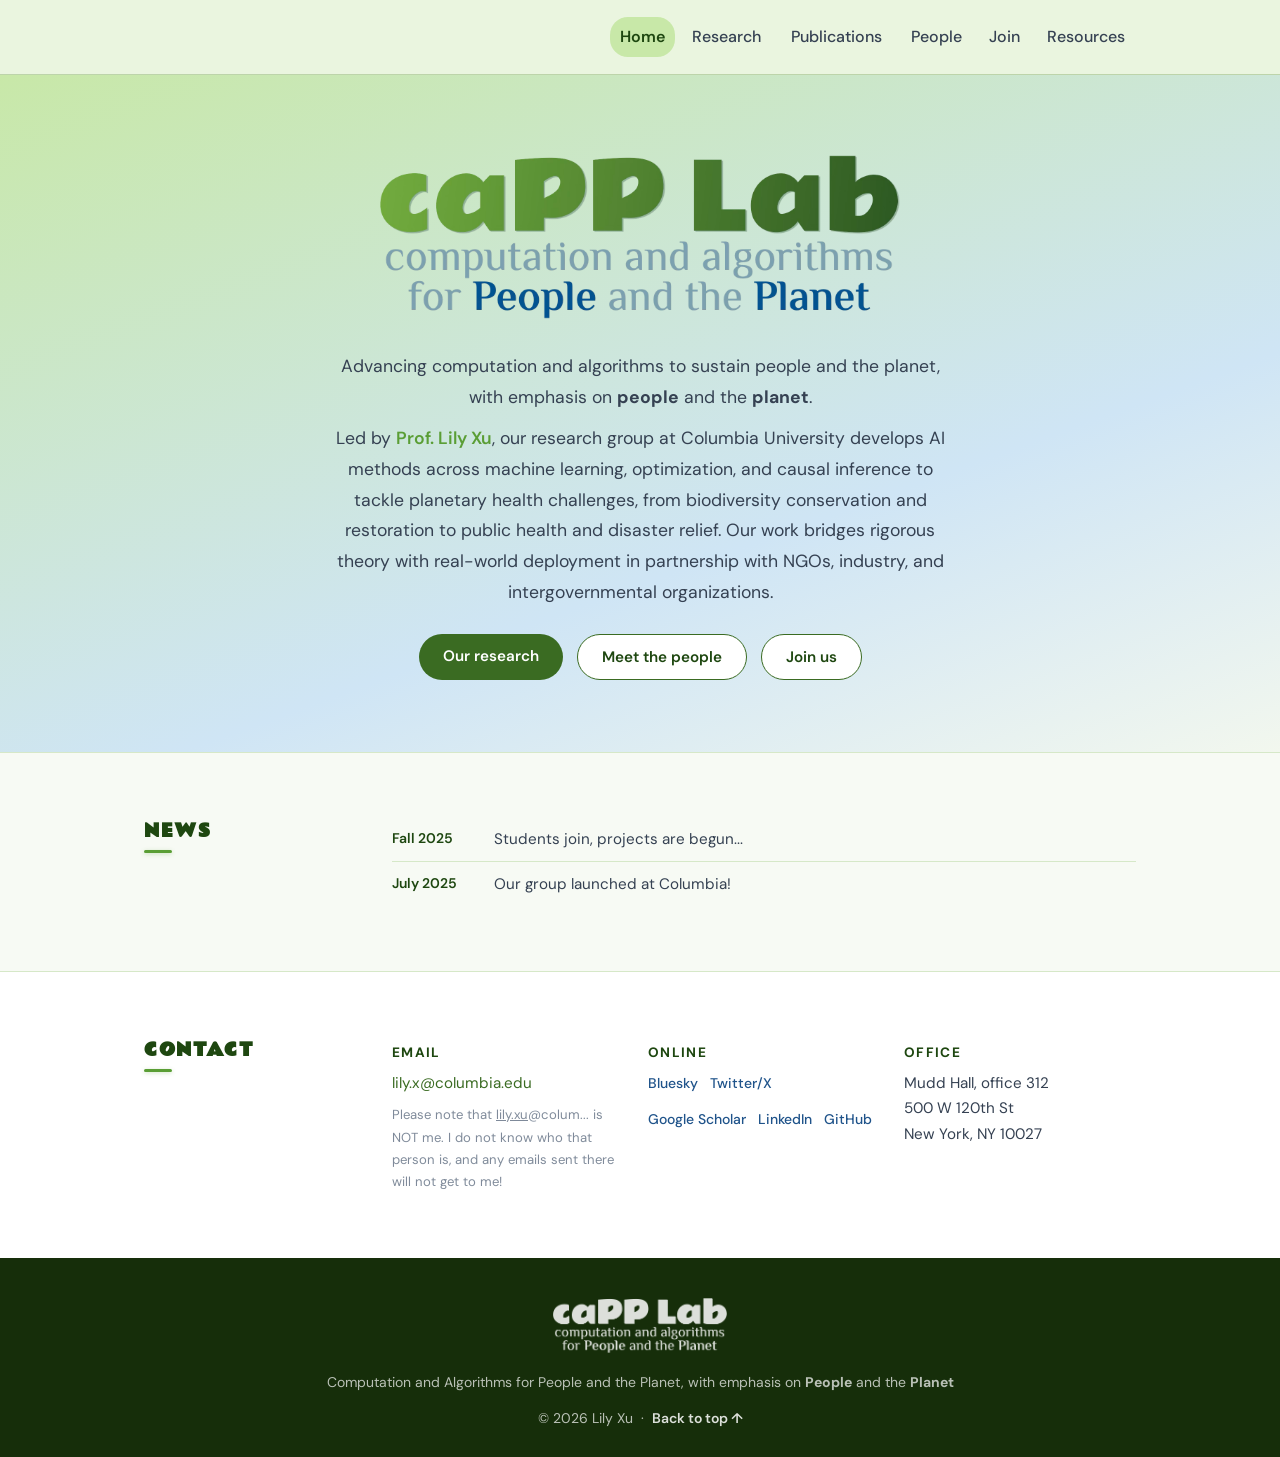
==== index.html @ 107d1a3b "update vision statement" ====
<!doctype html><html lang=en><script src="https://www.googletagmanager.com/gtag/js?id=G-HGBW3JQDHS" async></script><script>window.dataLayer=window.dataLayer||[];function gtag(){dataLayer.push(arguments)}gtag(`js`,/* @__PURE__ */ new Date),gtag(`config`,`G-HGBW3JQDHS`);</script><meta charset=utf-8><meta content="width=device-width,initial-scale=1" name=viewport><meta content="The caPP Lab at Columbia University advances computation and algorithms for people and the planet. We develop AI methods for decision-making under uncertainty, resource allocation, and multi-agent coordination." name=description><title>caPP Lab @ Columbia</title><link href=https://fonts.googleapis.com rel=preconnect><link href="https://fonts.googleapis.com/css2?family=Source+Serif+4:ital,opsz,wght@0,8..60,300;0,8..60,400;0,8..60,600;0,8..60,700;1,8..60,400&family=DM+Sans:opsz,wght@9..40,300;9..40,400;9..40,500;9..40,600&display=swap" rel=stylesheet><link href=./logo/fav/favicon-96x96.png rel=icon sizes=96x96 type=image/png><link href=./logo/fav/favicon.svg rel=icon type=image/svg+xml><link rel="shortcut icon" href=/logo/fav/favicon.ico><link href=/logo/fav/apple-touch-icon.png rel=apple-touch-icon sizes=180x180><link href=/logo/fav/site.webmanifest rel=manifest><link href=style.css rel=stylesheet><body><nav class=nav id=main-nav><div class=nav-inner><a class=nav-logo href=index.html> <img alt="caPP Lab" src=logo/logo_horizontal.png> </a><div class=nav-links id=nav-links><a data-text=Home href=index.html>Home</a><a data-text=Research href=research.html>Research</a><a data-text=Publications href=publications.html>Publications</a><a data-text=People href=people.html>People</a><a data-text=Join href=join.html>Join</a><a data-text=Resources href=resources.html>Resources</a></div><div class=nav-hamburger id=hamburger><span></span><span></span><span></span></div></div></nav><div class=page-content><header class=hero id=home-hero><div class=container><div class=hero-logo-wrap><img alt="caPP Lab — Computation and Algorithms for People and the Planet" src=logo/logo.png></div><p class=hero-desc>Advancing computation and algorithms to sustain people and the planet, with emphasis on <strong>people</strong> and the <strong>planet</strong>.<p class=hero-desc>Led by <a href=https://lily-x.github.io/ target=_blank>Prof. Lily Xu</a>, our research group at Columbia University develops AI methods across machine learning, optimization, and causal inference to tackle planetary health challenges, from biodiversity conservation and restoration to public health and disaster relief. Our work bridges rigorous theory with real-world deployment in partnership with NGOs, industry, and intergovernmental organizations.<div class=hero-cta-row><a class="hero-cta primary" href=research.html>Our research</a><a class="hero-cta secondary" href=people.html>Meet the people</a><a class="hero-cta secondary" href=join.html>Join us</a></div></div></header><section class=section><div class=container><div class=section-layout><div class=section-label><h2>News</h2></div><div><ul class=news-list><li><span class=news-date>Fall 2025</span> Students join, projects are begun...<li><span class=news-date>July 2025</span> Our group launched at Columbia!</ul></div></div></div></section><section class=section><div class=container><div class=section-layout><div class=section-label><h2>Contact</h2></div><div><div class=contact-grid><div class=contact-block><h3>Email</h3><address><a>lily.x@columbia.edu</a></address><p style=color:var(--text-light);opacity:.7;margin-top:8px;font-size:.82rem>Please note that <u>lily.xu</u>@colum... is NOT me. I do not know who that person is, and any emails sent there will not get to me!</div><div class=contact-block><h3>Online</h3><div class=social-links><a class=social-link href=https://bsky.app/profile/lilyxu.bsky.social target=_blank>Bluesky</a><a class=social-link href=https://www.twitter.com/lilyxu0 target=_blank>Twitter/X</a><br><a href="https://scholar.google.com/citations?user=ie3381cAAAAJ" class=social-link target=_blank>Google Scholar</a><a class=social-link href=https://www.linkedin.com/in/lilylxu target=_blank>LinkedIn</a><a class=social-link href=http://github.com/caPP-lab target=_blank>GitHub</a></div></div><div class=contact-block><h3>Office</h3><address>Mudd Hall, office 312<br>500 W 120th St<br>New York, NY 10027</address></div></div></div></div></div></section></div><footer class=footer><div class=container><div class=footer-logo><img alt="caPP Lab" src=logo/logo.png></div><p>Computation and Algorithms for People and the Planet, with emphasis on <strong>People</strong> and the <strong>Planet</strong><p style=margin-top:6px>© 2026 Lily Xu  ·  <a onclick="window.scrollTo(0,0);return false;" href=#>Back to top ↑</a></div></footer><script>// ===== Nav: scroll shadow + logo hide on home hero =====
function updateNavState(){var nav=document.getElementById(`main-nav`);nav.classList.toggle(`scrolled`,window.scrollY>10);var hero=document.getElementById(`home-hero`);if(hero){var heroBottom=hero.getBoundingClientRect().bottom;nav.classList.toggle(`nav-logo-hidden`,heroBottom>70)}else nav.classList.remove(`nav-logo-hidden`)}
// ===== Mobile menu =====
window.addEventListener(`scroll`,updateNavState,{passive:!0}),document.getElementById(`hamburger`).addEventListener(`click`,function(){document.getElementById(`nav-links`).classList.toggle(`open`)});
// ===== BibTeX toggle =====
function showbib(id){var el=document.getElementById(id);el&&(el.style.display=el.style.display===`block`?`none`:`block`)}
// ===== Publication tabs =====
document.querySelectorAll(`#pub-tabs .tab-btn`).forEach(function(btn){btn.addEventListener(`click`,function(){document.querySelectorAll(`#pub-tabs .tab-btn`).forEach(function(b){b.classList.remove(`active`)}),btn.classList.add(`active`);var area=btn.dataset.tab;document.querySelectorAll(`#pub-list .pub-item`).forEach(function(item){var areas=item.dataset.area?item.dataset.area.split(` `):[];item.style.display=area===`all`||areas.includes(area)?`block`:`none`})})});
// ===== Fade-in on page switch =====
function fadeIn(){document.querySelectorAll(`.pub-item, .news-list li, .people-card, .research-card, .teaching-item`).forEach(function(el,i){el.style.opacity=`0`,el.style.transform=`translateY(12px)`,el.style.transition=`opacity .35s ease `+i*.04+`s, transform .35s ease `+i*.04+`s`,requestAnimationFrame(function(){requestAnimationFrame(function(){el.style.opacity=`1`,el.style.transform=`translateY(0)`})})})}
// Set active link in nav
updateNavState(),fadeIn(),document.querySelectorAll(`.nav-links a`).forEach(a=>{a.href.split(`/`).pop()===(location.href.split(`/`).pop()||`index.html`)&&a.classList.add(`active`)});</script>
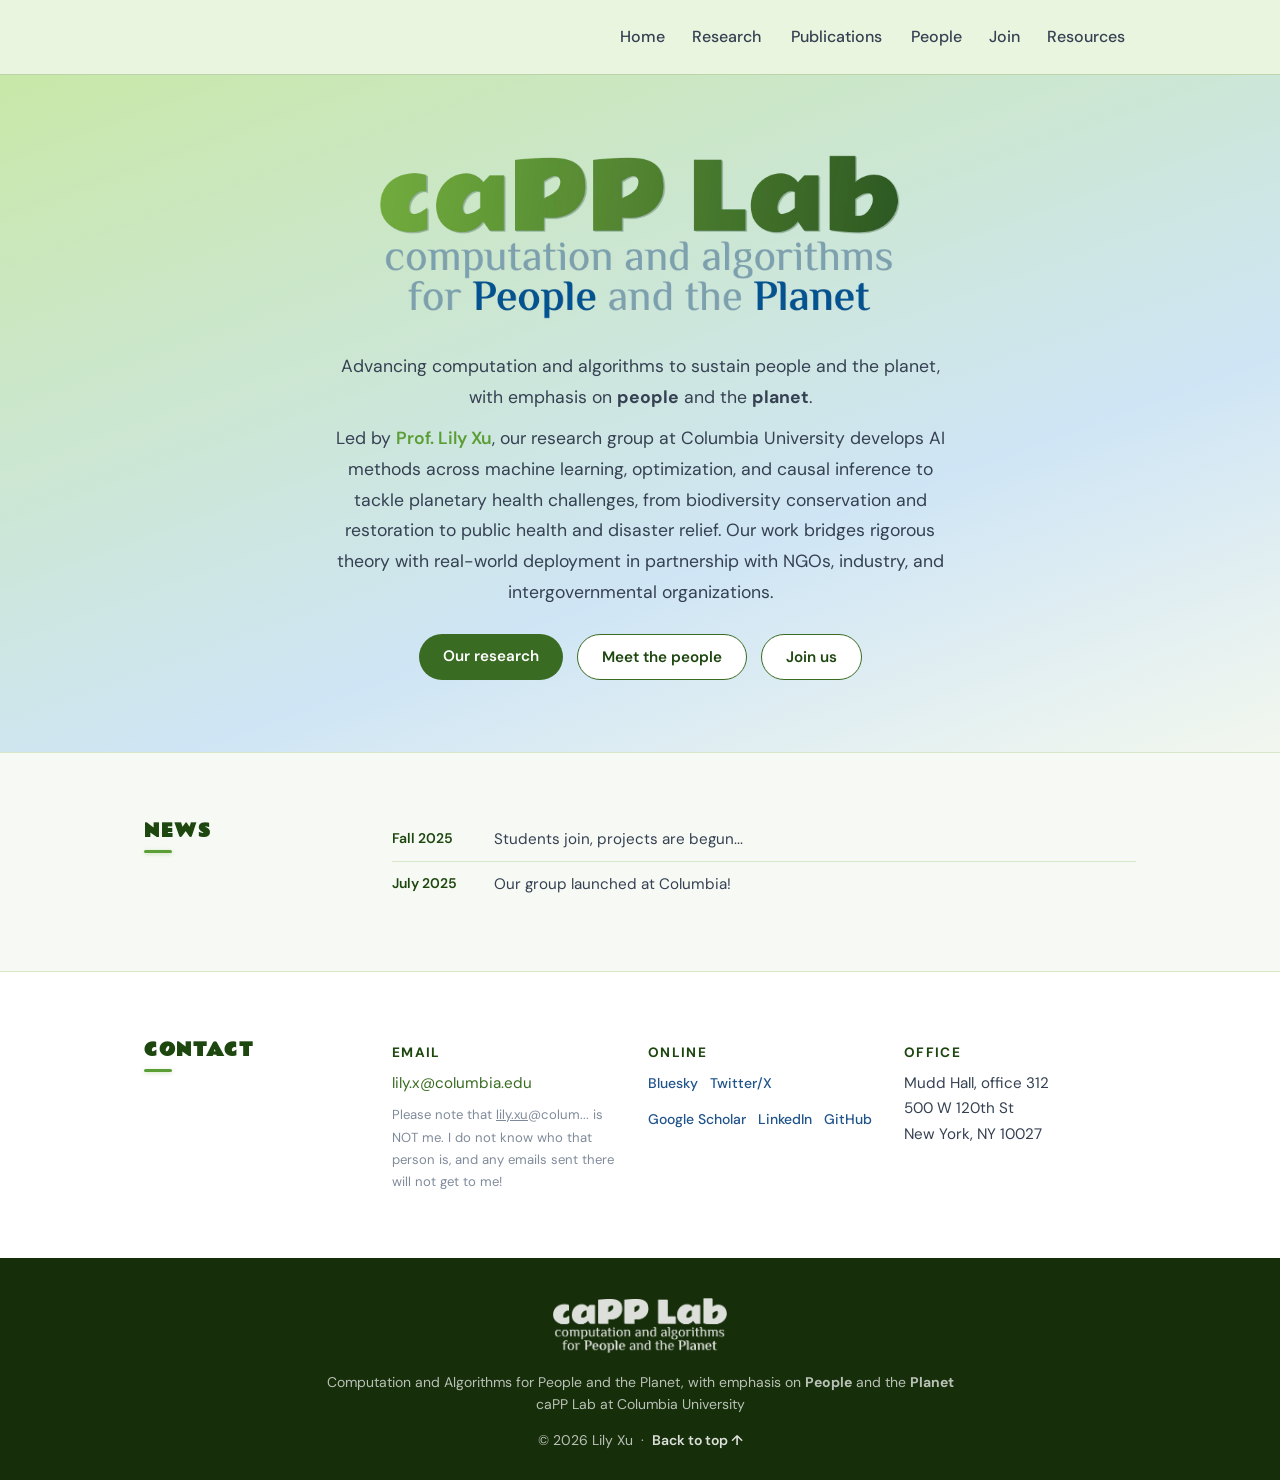
==== commit b82369d3: "polish" ====
--- a/index.html
+++ b/index.html
@@ -1,4 +1,4 @@
-<!doctype html><html lang=en><script src="https://www.googletagmanager.com/gtag/js?id=G-HGBW3JQDHS" async></script><script>window.dataLayer=window.dataLayer||[];function gtag(){dataLayer.push(arguments)}gtag(`js`,/* @__PURE__ */ new Date),gtag(`config`,`G-HGBW3JQDHS`);</script><meta charset=utf-8><meta content="width=device-width,initial-scale=1" name=viewport><meta content="The caPP Lab at Columbia University advances computation and algorithms for people and the planet. We develop AI methods for decision-making under uncertainty, resource allocation, and multi-agent coordination." name=description><title>caPP Lab @ Columbia</title><link href=https://fonts.googleapis.com rel=preconnect><link href="https://fonts.googleapis.com/css2?family=Source+Serif+4:ital,opsz,wght@0,8..60,300;0,8..60,400;0,8..60,600;0,8..60,700;1,8..60,400&family=DM+Sans:opsz,wght@9..40,300;9..40,400;9..40,500;9..40,600&display=swap" rel=stylesheet><link href=./logo/fav/favicon-96x96.png rel=icon sizes=96x96 type=image/png><link href=./logo/fav/favicon.svg rel=icon type=image/svg+xml><link rel="shortcut icon" href=/logo/fav/favicon.ico><link href=/logo/fav/apple-touch-icon.png rel=apple-touch-icon sizes=180x180><link href=/logo/fav/site.webmanifest rel=manifest><link href=style.css rel=stylesheet><body><nav class=nav id=main-nav><div class=nav-inner><a class=nav-logo href=index.html> <img alt="caPP Lab" src=logo/logo_horizontal.png> </a><div class=nav-links id=nav-links><a data-text=Home href=index.html>Home</a><a data-text=Research href=research.html>Research</a><a data-text=Publications href=publications.html>Publications</a><a data-text=People href=people.html>People</a><a data-text=Join href=join.html>Join</a><a data-text=Resources href=resources.html>Resources</a></div><div class=nav-hamburger id=hamburger><span></span><span></span><span></span></div></div></nav><div class=page-content><header class=hero id=home-hero><div class=container><div class=hero-logo-wrap><img alt="caPP Lab — Computation and Algorithms for People and the Planet" src=logo/logo.png></div><p class=hero-desc>Advancing computation and algorithms to sustain people and the planet, with emphasis on <strong>people</strong> and the <strong>planet</strong>.<p class=hero-desc>Led by <a href=https://lily-x.github.io/ target=_blank>Prof. Lily Xu</a>, our research group at Columbia University develops AI methods across machine learning, optimization, and causal inference to tackle planetary health challenges, from biodiversity conservation and restoration to public health and disaster relief. Our work bridges rigorous theory with real-world deployment in partnership with NGOs, industry, and intergovernmental organizations.<div class=hero-cta-row><a class="hero-cta primary" href=research.html>Our research</a><a class="hero-cta secondary" href=people.html>Meet the people</a><a class="hero-cta secondary" href=join.html>Join us</a></div></div></header><section class=section><div class=container><div class=section-layout><div class=section-label><h2>News</h2></div><div><ul class=news-list><li><span class=news-date>Fall 2025</span> Students join, projects are begun...<li><span class=news-date>July 2025</span> Our group launched at Columbia!</ul></div></div></div></section><section class=section><div class=container><div class=section-layout><div class=section-label><h2>Contact</h2></div><div><div class=contact-grid><div class=contact-block><h3>Email</h3><address><a>lily.x@columbia.edu</a></address><p style=color:var(--text-light);opacity:.7;margin-top:8px;font-size:.82rem>Please note that <u>lily.xu</u>@colum... is NOT me. I do not know who that person is, and any emails sent there will not get to me!</div><div class=contact-block><h3>Online</h3><div class=social-links><a class=social-link href=https://bsky.app/profile/lilyxu.bsky.social target=_blank>Bluesky</a><a class=social-link href=https://www.twitter.com/lilyxu0 target=_blank>Twitter/X</a><br><a href="https://scholar.google.com/citations?user=ie3381cAAAAJ" class=social-link target=_blank>Google Scholar</a><a class=social-link href=https://www.linkedin.com/in/lilylxu target=_blank>LinkedIn</a><a class=social-link href=http://github.com/caPP-lab target=_blank>GitHub</a></div></div><div class=contact-block><h3>Office</h3><address>Mudd Hall, office 312<br>500 W 120th St<br>New York, NY 10027</address></div></div></div></div></div></section></div><footer class=footer><div class=container><div class=footer-logo><img alt="caPP Lab" src=logo/logo.png></div><p>Computation and Algorithms for People and the Planet, with emphasis on <strong>People</strong> and the <strong>Planet</strong><p style=margin-top:6px>© 2026 Lily Xu  ·  <a onclick="window.scrollTo(0,0);return false;" href=#>Back to top ↑</a></div></footer><script>// ===== Nav: scroll shadow + logo hide on home hero =====
+<!doctype html><html lang=en><script src="https://www.googletagmanager.com/gtag/js?id=G-HGBW3JQDHS" async></script><script>window.dataLayer=window.dataLayer||[];function gtag(){dataLayer.push(arguments)}gtag(`js`,/* @__PURE__ */ new Date),gtag(`config`,`G-HGBW3JQDHS`);</script><meta charset=utf-8><meta content="width=device-width,initial-scale=1" name=viewport><meta content="The caPP Lab at Columbia University advances computation and algorithms for people and the planet. We develop AI methods for decision-making under uncertainty, resource allocation, and multi-agent coordination." name=description><title>caPP Lab @ Columbia</title><link href=https://fonts.googleapis.com rel=preconnect><link href="https://fonts.googleapis.com/css2?family=Source+Serif+4:ital,opsz,wght@0,8..60,300;0,8..60,400;0,8..60,600;0,8..60,700;1,8..60,400&family=DM+Sans:opsz,wght@9..40,300;9..40,400;9..40,500;9..40,600&display=swap" rel=stylesheet><link href=./logo/fav/favicon-96x96.png rel=icon sizes=96x96 type=image/png><link href=./logo/fav/favicon.svg rel=icon type=image/svg+xml><link rel="shortcut icon" href=/logo/fav/favicon.ico><link href=/logo/fav/apple-touch-icon.png rel=apple-touch-icon sizes=180x180><link href=/logo/fav/site.webmanifest rel=manifest><link href=style.css rel=stylesheet><body><nav class=nav id=main-nav><div class=nav-inner><a class=nav-logo href=./> <img alt="caPP Lab" src=logo/logo_horizontal.png> </a><div class=nav-links id=nav-links><a data-text=Home href=./>Home</a><a data-text=Research href=research.html>Research</a><a data-text=Publications href=publications.html>Publications</a><a data-text=People href=people.html>People</a><a data-text=Join href=join.html>Join</a><a data-text=Resources href=resources.html>Resources</a></div><div class=nav-hamburger id=hamburger><span></span><span></span><span></span></div></div></nav><div class=page-content><header class=hero id=home-hero><div class=container><div class=hero-logo-wrap><img alt="caPP Lab — Computation and Algorithms for People and the Planet" src=logo/logo.png></div><p class=hero-desc>Advancing computation and algorithms to sustain people and the planet, with emphasis on <strong>people</strong> and the <strong>planet</strong>.<p class=hero-desc>Led by <a href=https://lily-x.github.io/ target=_blank>Prof. Lily Xu</a>, our research group at Columbia University develops AI methods across machine learning, optimization, and causal inference to tackle planetary health challenges, from biodiversity conservation and restoration to public health and disaster relief. Our work bridges rigorous theory with real-world deployment in partnership with NGOs, industry, and intergovernmental organizations.<div class=hero-cta-row><a class="hero-cta primary" href=research.html>Our research</a><a class="hero-cta secondary" href=people.html>Meet the people</a><a class="hero-cta secondary" href=join.html>Join us</a></div></div></header><section class=section><div class=container><div class=section-layout><div class=section-label><h2>News</h2></div><div><ul class=news-list><li><span class=news-date>Fall 2025</span> Students join, projects are begun...<li><span class=news-date>July 2025</span> Our group launched at Columbia!</ul></div></div></div></section><section class=section><div class=container><div class=section-layout><div class=section-label><h2>Contact</h2></div><div><div class=contact-grid><div class=contact-block><h3>Email</h3><address><a>lily.x@columbia.edu</a></address><p style=color:var(--text-light);opacity:.7;margin-top:8px;font-size:.82rem>Please note that <u>lily.xu</u>@colum... is NOT me. I do not know who that person is, and any emails sent there will not get to me!</div><div class=contact-block><h3>Online</h3><div class=social-links><a class=social-link href=https://bsky.app/profile/lilyxu.bsky.social target=_blank>Bluesky</a><a class=social-link href=https://www.twitter.com/lilyxu0 target=_blank>Twitter/X</a><br><a href="https://scholar.google.com/citations?user=ie3381cAAAAJ" class=social-link target=_blank>Google Scholar</a><a class=social-link href=https://www.linkedin.com/in/lilylxu target=_blank>LinkedIn</a><a class=social-link href=http://github.com/caPP-lab target=_blank>GitHub</a></div></div><div class=contact-block><h3>Office</h3><address>Mudd Hall, office 312<br>500 W 120th St<br>New York, NY 10027</address></div></div></div></div></div></section></div><footer class=footer><div class=container><div class=footer-logo><img alt="caPP Lab" src=logo/logo.png></div><p>Computation and Algorithms for People and the Planet, with emphasis on <strong>People</strong> and the <strong>Planet</strong> <br>caPP Lab at Columbia University<p style=margin-top:6px>© 2026 Lily Xu  ·  <a onclick="window.scrollTo(0,0);return false;" href=#>Back to top ↑</a></div></footer><script>// ===== Nav: scroll shadow + logo hide on home hero =====
 function updateNavState(){var nav=document.getElementById(`main-nav`);nav.classList.toggle(`scrolled`,window.scrollY>10);var hero=document.getElementById(`home-hero`);if(hero){var heroBottom=hero.getBoundingClientRect().bottom;nav.classList.toggle(`nav-logo-hidden`,heroBottom>70)}else nav.classList.remove(`nav-logo-hidden`)}
 // ===== Mobile menu =====
 window.addEventListener(`scroll`,updateNavState,{passive:!0}),document.getElementById(`hamburger`).addEventListener(`click`,function(){document.getElementById(`nav-links`).classList.toggle(`open`)});
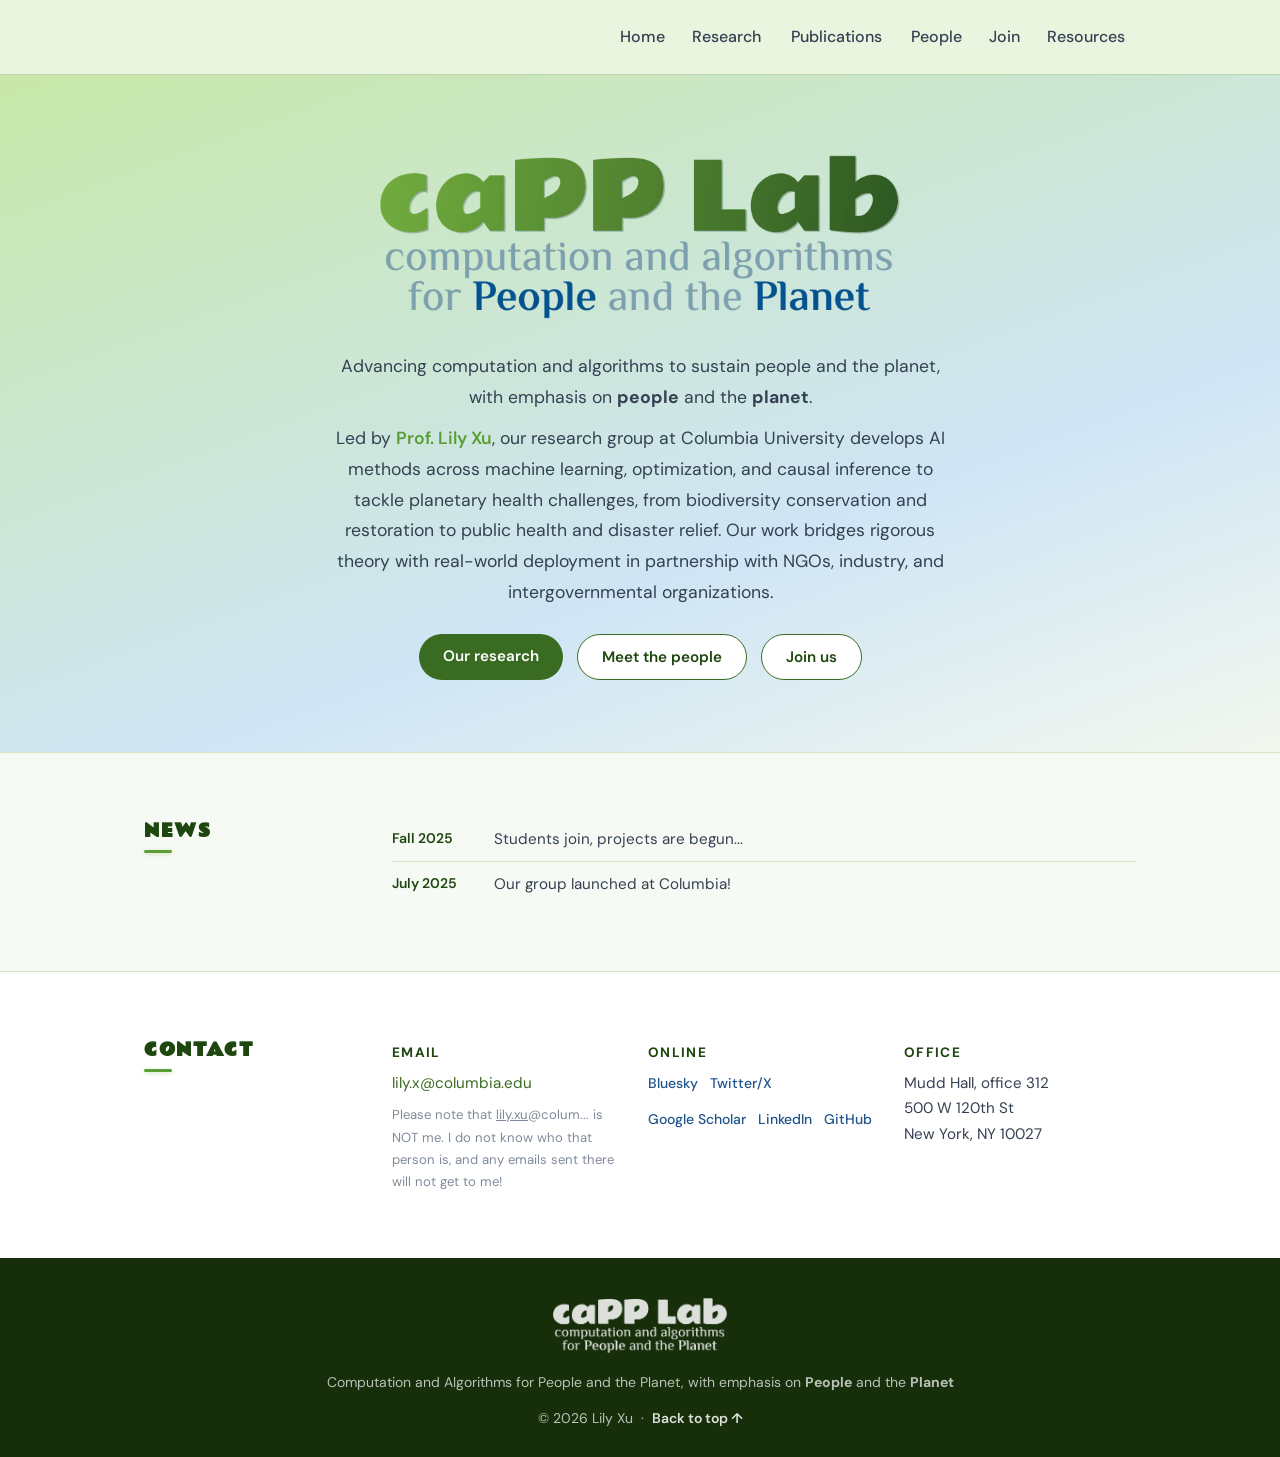
==== commit 616b49ea: "vihaan" ====
--- a/index.html
+++ b/index.html
@@ -1,12 +1,8 @@
-<!doctype html><html lang=en><script src="https://www.googletagmanager.com/gtag/js?id=G-HGBW3JQDHS" async></script><script>window.dataLayer=window.dataLayer||[];function gtag(){dataLayer.push(arguments)}gtag(`js`,/* @__PURE__ */ new Date),gtag(`config`,`G-HGBW3JQDHS`);</script><meta charset=utf-8><meta content="width=device-width,initial-scale=1" name=viewport><meta content="The caPP Lab at Columbia University advances computation and algorithms for people and the planet. We develop AI methods for decision-making under uncertainty, resource allocation, and multi-agent coordination." name=description><title>caPP Lab @ Columbia</title><link href=https://fonts.googleapis.com rel=preconnect><link href="https://fonts.googleapis.com/css2?family=Source+Serif+4:ital,opsz,wght@0,8..60,300;0,8..60,400;0,8..60,600;0,8..60,700;1,8..60,400&family=DM+Sans:opsz,wght@9..40,300;9..40,400;9..40,500;9..40,600&display=swap" rel=stylesheet><link href=./logo/fav/favicon-96x96.png rel=icon sizes=96x96 type=image/png><link href=./logo/fav/favicon.svg rel=icon type=image/svg+xml><link rel="shortcut icon" href=/logo/fav/favicon.ico><link href=/logo/fav/apple-touch-icon.png rel=apple-touch-icon sizes=180x180><link href=/logo/fav/site.webmanifest rel=manifest><link href=style.css rel=stylesheet><body><nav class=nav id=main-nav><div class=nav-inner><a class=nav-logo href=./> <img alt="caPP Lab" src=logo/logo_horizontal.png> </a><div class=nav-links id=nav-links><a data-text=Home href=./>Home</a><a data-text=Research href=research.html>Research</a><a data-text=Publications href=publications.html>Publications</a><a data-text=People href=people.html>People</a><a data-text=Join href=join.html>Join</a><a data-text=Resources href=resources.html>Resources</a></div><div class=nav-hamburger id=hamburger><span></span><span></span><span></span></div></div></nav><div class=page-content><header class=hero id=home-hero><div class=container><div class=hero-logo-wrap><img alt="caPP Lab — Computation and Algorithms for People and the Planet" src=logo/logo.png></div><p class=hero-desc>Advancing computation and algorithms to sustain people and the planet, with emphasis on <strong>people</strong> and the <strong>planet</strong>.<p class=hero-desc>Led by <a href=https://lily-x.github.io/ target=_blank>Prof. Lily Xu</a>, our research group at Columbia University develops AI methods across machine learning, optimization, and causal inference to tackle planetary health challenges, from biodiversity conservation and restoration to public health and disaster relief. Our work bridges rigorous theory with real-world deployment in partnership with NGOs, industry, and intergovernmental organizations.<div class=hero-cta-row><a class="hero-cta primary" href=research.html>Our research</a><a class="hero-cta secondary" href=people.html>Meet the people</a><a class="hero-cta secondary" href=join.html>Join us</a></div></div></header><section class=section><div class=container><div class=section-layout><div class=section-label><h2>News</h2></div><div><ul class=news-list><li><span class=news-date>Fall 2025</span> Students join, projects are begun...<li><span class=news-date>July 2025</span> Our group launched at Columbia!</ul></div></div></div></section><section class=section><div class=container><div class=section-layout><div class=section-label><h2>Contact</h2></div><div><div class=contact-grid><div class=contact-block><h3>Email</h3><address><a>lily.x@columbia.edu</a></address><p style=color:var(--text-light);opacity:.7;margin-top:8px;font-size:.82rem>Please note that <u>lily.xu</u>@colum... is NOT me. I do not know who that person is, and any emails sent there will not get to me!</div><div class=contact-block><h3>Online</h3><div class=social-links><a class=social-link href=https://bsky.app/profile/lilyxu.bsky.social target=_blank>Bluesky</a><a class=social-link href=https://www.twitter.com/lilyxu0 target=_blank>Twitter/X</a><br><a href="https://scholar.google.com/citations?user=ie3381cAAAAJ" class=social-link target=_blank>Google Scholar</a><a class=social-link href=https://www.linkedin.com/in/lilylxu target=_blank>LinkedIn</a><a class=social-link href=http://github.com/caPP-lab target=_blank>GitHub</a></div></div><div class=contact-block><h3>Office</h3><address>Mudd Hall, office 312<br>500 W 120th St<br>New York, NY 10027</address></div></div></div></div></div></section></div><footer class=footer><div class=container><div class=footer-logo><img alt="caPP Lab" src=logo/logo.png></div><p>Computation and Algorithms for People and the Planet, with emphasis on <strong>People</strong> and the <strong>Planet</strong> <br>caPP Lab at Columbia University<p style=margin-top:6px>© 2026 Lily Xu  ·  <a onclick="window.scrollTo(0,0);return false;" href=#>Back to top ↑</a></div></footer><script>// ===== Nav: scroll shadow + logo hide on home hero =====
+<!doctype html><html lang=en><script src="https://www.googletagmanager.com/gtag/js?id=G-HGBW3JQDHS" async></script><script>window.dataLayer=window.dataLayer||[];function gtag(){dataLayer.push(arguments)}gtag(`js`,/* @__PURE__ */ new Date),gtag(`config`,`G-HGBW3JQDHS`);</script><meta charset=utf-8><meta content="width=device-width,initial-scale=1" name=viewport><meta content="The caPP Lab at Columbia University advances computation and algorithms for people and the planet. We develop AI methods for decision-making under uncertainty, resource allocation, and multi-agent coordination." name=description><title>caPP Lab @ Columbia</title><link href=https://fonts.googleapis.com rel=preconnect><link href="https://fonts.googleapis.com/css2?family=Source+Serif+4:ital,opsz,wght@0,8..60,300;0,8..60,400;0,8..60,600;0,8..60,700;1,8..60,400&family=DM+Sans:opsz,wght@9..40,300;9..40,400;9..40,500;9..40,600&display=swap" rel=stylesheet><link href=./logo/fav/favicon-96x96.png rel=icon sizes=96x96 type=image/png><link href=./logo/fav/favicon.svg rel=icon type=image/svg+xml><link rel="shortcut icon" href=/logo/fav/favicon.ico><link href=/logo/fav/apple-touch-icon.png rel=apple-touch-icon sizes=180x180><link href=/logo/fav/site.webmanifest rel=manifest><link href=style.css rel=stylesheet><body><nav class=nav id=main-nav><div class=nav-inner><a class=nav-logo href=./> <img alt="caPP Lab" src=logo/logo_horizontal.png> </a><div class=nav-links id=nav-links><a data-text=Home href=./>Home</a><a data-text=Research href=research.html>Research</a><a data-text=Publications href=publications.html>Publications</a><a data-text=People href=people.html>People</a><a data-text=Join href=join.html>Join</a><a data-text=Resources href=resources.html>Resources</a></div><div class=nav-hamburger id=hamburger><span></span><span></span><span></span></div></div></nav><div class=page-content><header class=hero id=home-hero><div class=container><div class=hero-logo-wrap><img alt="caPP Lab — Computation and Algorithms for People and the Planet" src=logo/logo.png></div><p class=hero-desc>Advancing computation and algorithms to sustain people and the planet, with emphasis on <strong>people</strong> and the <strong>planet</strong>.<p class=hero-desc>Led by <a href=https://lily-x.github.io/ target=_blank>Prof. Lily Xu</a>, our research group at Columbia University develops AI methods across machine learning, optimization, and causal inference to tackle planetary health challenges, from biodiversity conservation and restoration to public health and disaster relief. Our work bridges rigorous theory with real-world deployment in partnership with NGOs, industry, and intergovernmental organizations.<div class=hero-cta-row><a class="hero-cta primary" href=research.html>Our research</a><a class="hero-cta secondary" href=people.html>Meet the people</a><a class="hero-cta secondary" href=join.html>Join us</a></div></div></header><section class=section><div class=container><div class=section-layout><div class=section-label><h2>News</h2></div><div><ul class=news-list><li><span class=news-date>Fall 2025</span> Students join, projects are begun...<li><span class=news-date>July 2025</span> Our group launched at Columbia!</ul></div></div></div></section><section class=section><div class=container><div class=section-layout><div class=section-label><h2>Contact</h2></div><div><div class=contact-grid><div class=contact-block><h3>Email</h3><address><a>lily.x@columbia.edu</a></address><p style=color:var(--text-light);opacity:.7;margin-top:8px;font-size:.82rem>Please note that <u>lily.xu</u>@colum... is NOT me. I do not know who that person is, and any emails sent there will not get to me!</div><div class=contact-block><h3>Online</h3><div class=social-links><a class=social-link href=https://bsky.app/profile/lilyxu.bsky.social target=_blank>Bluesky</a><a class=social-link href=https://www.twitter.com/lilyxu0 target=_blank>Twitter/X</a><br><a href="https://scholar.google.com/citations?user=ie3381cAAAAJ" class=social-link target=_blank>Google Scholar</a><a class=social-link href=https://www.linkedin.com/in/lilylxu target=_blank>LinkedIn</a><a class=social-link href=http://github.com/caPP-lab target=_blank>GitHub</a></div></div><div class=contact-block><h3>Office</h3><address>Mudd Hall, office 312<br>500 W 120th St<br>New York, NY 10027</address></div></div></div></div></div></section></div><footer class=footer><div class=container><div class=footer-logo><img alt="caPP Lab" src=logo/logo.png></div><p>Computation and Algorithms for People and the Planet, with emphasis on <strong>People</strong> and the <strong>Planet</strong><p style=margin-top:6px>© 2026 Lily Xu  ·  <a onclick="window.scrollTo(0,0);return false;" href=#>Back to top ↑</a></div></footer><script>// ===== Nav: scroll shadow + logo hide on home hero =====
 function updateNavState(){var nav=document.getElementById(`main-nav`);nav.classList.toggle(`scrolled`,window.scrollY>10);var hero=document.getElementById(`home-hero`);if(hero){var heroBottom=hero.getBoundingClientRect().bottom;nav.classList.toggle(`nav-logo-hidden`,heroBottom>70)}else nav.classList.remove(`nav-logo-hidden`)}
 // ===== Mobile menu =====
 window.addEventListener(`scroll`,updateNavState,{passive:!0}),document.getElementById(`hamburger`).addEventListener(`click`,function(){document.getElementById(`nav-links`).classList.toggle(`open`)});
 // ===== BibTeX toggle =====
 function showbib(id){var el=document.getElementById(id);el&&(el.style.display=el.style.display===`block`?`none`:`block`)}
-// ===== Publication tabs =====
-document.querySelectorAll(`#pub-tabs .tab-btn`).forEach(function(btn){btn.addEventListener(`click`,function(){document.querySelectorAll(`#pub-tabs .tab-btn`).forEach(function(b){b.classList.remove(`active`)}),btn.classList.add(`active`);var area=btn.dataset.tab;document.querySelectorAll(`#pub-list .pub-item`).forEach(function(item){var areas=item.dataset.area?item.dataset.area.split(` `):[];item.style.display=area===`all`||areas.includes(area)?`block`:`none`})})});
-// ===== Fade-in on page switch =====
-function fadeIn(){document.querySelectorAll(`.pub-item, .news-list li, .people-card, .research-card, .teaching-item`).forEach(function(el,i){el.style.opacity=`0`,el.style.transform=`translateY(12px)`,el.style.transition=`opacity .35s ease `+i*.04+`s, transform .35s ease `+i*.04+`s`,requestAnimationFrame(function(){requestAnimationFrame(function(){el.style.opacity=`1`,el.style.transform=`translateY(0)`})})})}
 // Set active link in nav
-updateNavState(),fadeIn(),document.querySelectorAll(`.nav-links a`).forEach(a=>{a.href.split(`/`).pop()===(location.href.split(`/`).pop()||`index.html`)&&a.classList.add(`active`)});</script>+document.querySelectorAll(`#pub-tabs .tab-btn`).forEach(function(btn){btn.addEventListener(`click`,function(){document.querySelectorAll(`#pub-tabs .tab-btn`).forEach(function(b){b.classList.remove(`active`)}),btn.classList.add(`active`);var area=btn.dataset.tab;document.querySelectorAll(`#pub-list .pub-item`).forEach(function(item){var areas=item.dataset.area?item.dataset.area.split(` `):[];item.style.display=area===`all`||areas.includes(area)?`block`:`none`})})}),updateNavState(),fadeIn(),document.querySelectorAll(`.nav-links a`).forEach(a=>{a.href.split(`/`).pop()===(location.href.split(`/`).pop()||`index.html`)&&a.classList.add(`active`)});</script>
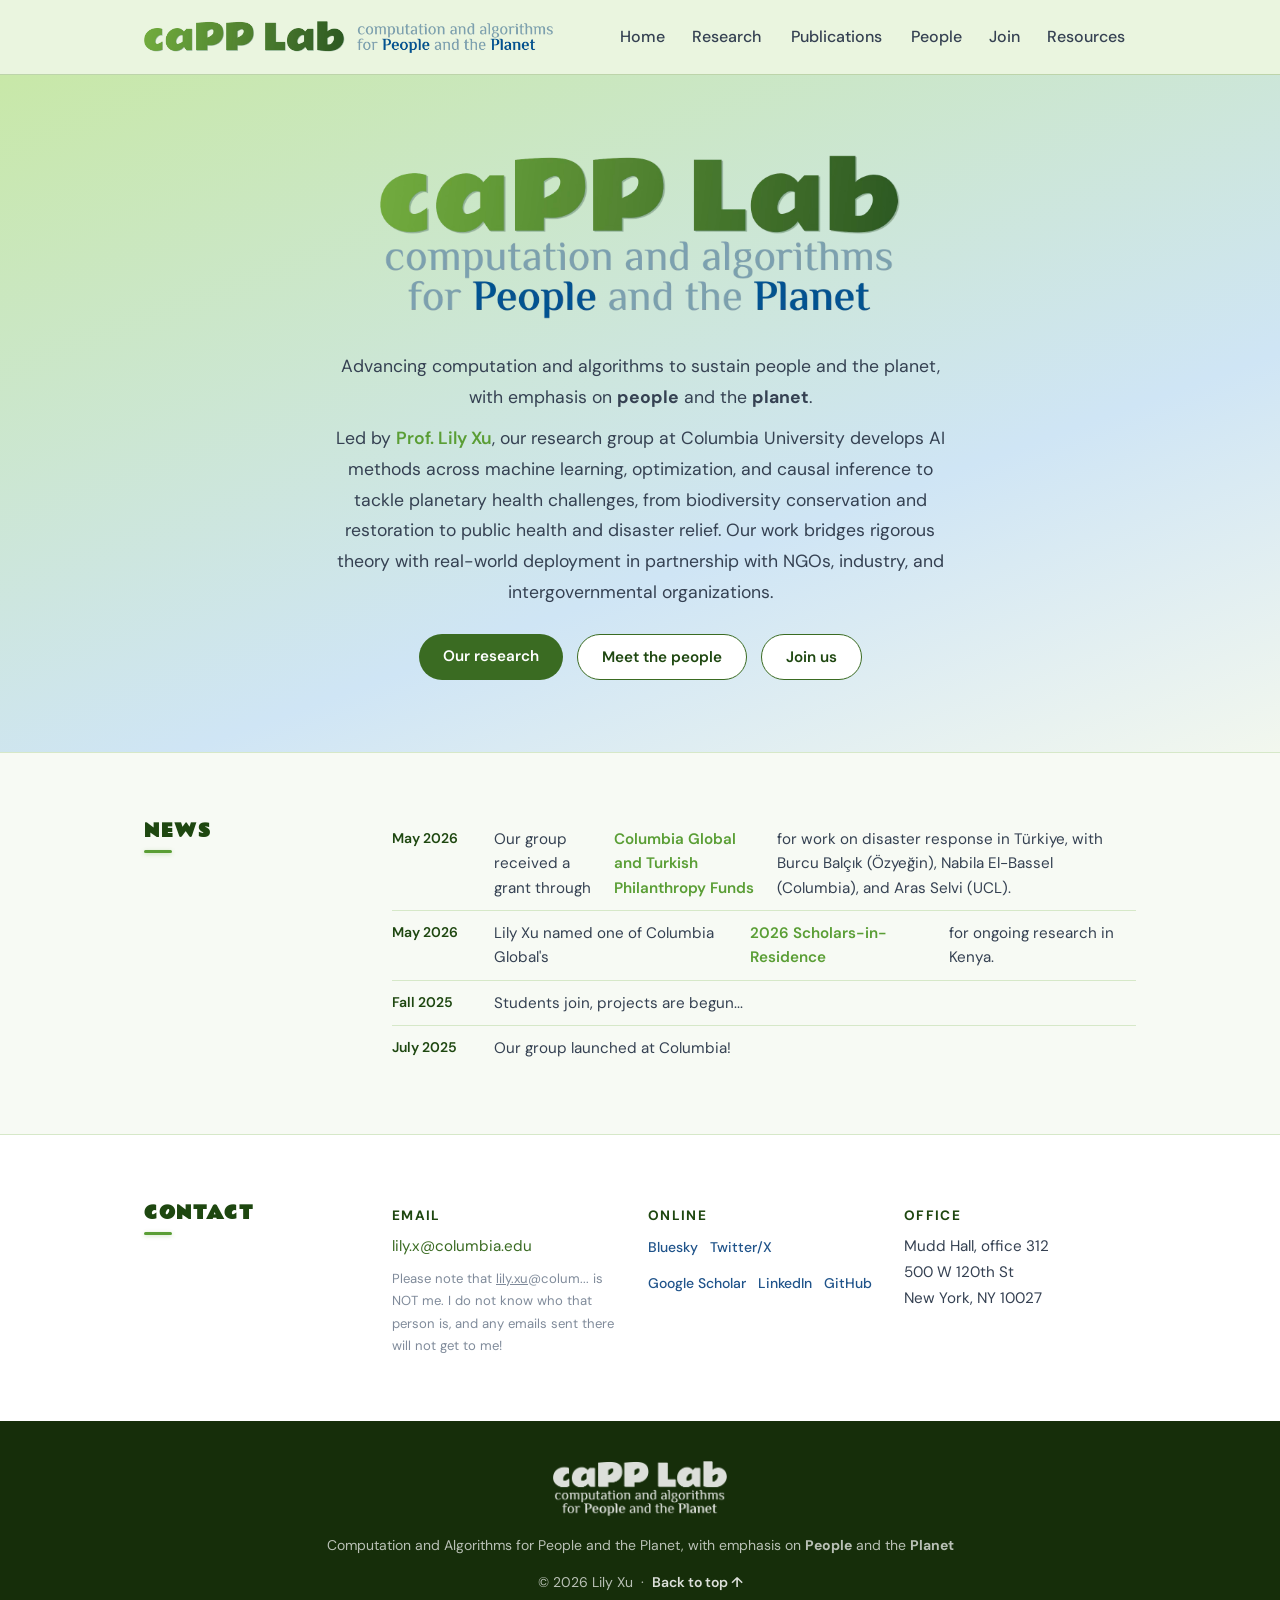
==== commit b00bc3e1: "update" ====
--- a/index.html
+++ b/index.html
@@ -1,4 +1,4 @@
-<!doctype html><html lang=en><script src="https://www.googletagmanager.com/gtag/js?id=G-HGBW3JQDHS" async></script><script>window.dataLayer=window.dataLayer||[];function gtag(){dataLayer.push(arguments)}gtag(`js`,/* @__PURE__ */ new Date),gtag(`config`,`G-HGBW3JQDHS`);</script><meta charset=utf-8><meta content="width=device-width,initial-scale=1" name=viewport><meta content="The caPP Lab at Columbia University advances computation and algorithms for people and the planet. We develop AI methods for decision-making under uncertainty, resource allocation, and multi-agent coordination." name=description><title>caPP Lab @ Columbia</title><link href=https://fonts.googleapis.com rel=preconnect><link href="https://fonts.googleapis.com/css2?family=Source+Serif+4:ital,opsz,wght@0,8..60,300;0,8..60,400;0,8..60,600;0,8..60,700;1,8..60,400&family=DM+Sans:opsz,wght@9..40,300;9..40,400;9..40,500;9..40,600&display=swap" rel=stylesheet><link href=./logo/fav/favicon-96x96.png rel=icon sizes=96x96 type=image/png><link href=./logo/fav/favicon.svg rel=icon type=image/svg+xml><link rel="shortcut icon" href=/logo/fav/favicon.ico><link href=/logo/fav/apple-touch-icon.png rel=apple-touch-icon sizes=180x180><link href=/logo/fav/site.webmanifest rel=manifest><link href=style.css rel=stylesheet><body><nav class=nav id=main-nav><div class=nav-inner><a class=nav-logo href=./> <img alt="caPP Lab" src=logo/logo_horizontal.png> </a><div class=nav-links id=nav-links><a data-text=Home href=./>Home</a><a data-text=Research href=research.html>Research</a><a data-text=Publications href=publications.html>Publications</a><a data-text=People href=people.html>People</a><a data-text=Join href=join.html>Join</a><a data-text=Resources href=resources.html>Resources</a></div><div class=nav-hamburger id=hamburger><span></span><span></span><span></span></div></div></nav><div class=page-content><header class=hero id=home-hero><div class=container><div class=hero-logo-wrap><img alt="caPP Lab — Computation and Algorithms for People and the Planet" src=logo/logo.png></div><p class=hero-desc>Advancing computation and algorithms to sustain people and the planet, with emphasis on <strong>people</strong> and the <strong>planet</strong>.<p class=hero-desc>Led by <a href=https://lily-x.github.io/ target=_blank>Prof. Lily Xu</a>, our research group at Columbia University develops AI methods across machine learning, optimization, and causal inference to tackle planetary health challenges, from biodiversity conservation and restoration to public health and disaster relief. Our work bridges rigorous theory with real-world deployment in partnership with NGOs, industry, and intergovernmental organizations.<div class=hero-cta-row><a class="hero-cta primary" href=research.html>Our research</a><a class="hero-cta secondary" href=people.html>Meet the people</a><a class="hero-cta secondary" href=join.html>Join us</a></div></div></header><section class=section><div class=container><div class=section-layout><div class=section-label><h2>News</h2></div><div><ul class=news-list><li><span class=news-date>Fall 2025</span> Students join, projects are begun...<li><span class=news-date>July 2025</span> Our group launched at Columbia!</ul></div></div></div></section><section class=section><div class=container><div class=section-layout><div class=section-label><h2>Contact</h2></div><div><div class=contact-grid><div class=contact-block><h3>Email</h3><address><a>lily.x@columbia.edu</a></address><p style=color:var(--text-light);opacity:.7;margin-top:8px;font-size:.82rem>Please note that <u>lily.xu</u>@colum... is NOT me. I do not know who that person is, and any emails sent there will not get to me!</div><div class=contact-block><h3>Online</h3><div class=social-links><a class=social-link href=https://bsky.app/profile/lilyxu.bsky.social target=_blank>Bluesky</a><a class=social-link href=https://www.twitter.com/lilyxu0 target=_blank>Twitter/X</a><br><a href="https://scholar.google.com/citations?user=ie3381cAAAAJ" class=social-link target=_blank>Google Scholar</a><a class=social-link href=https://www.linkedin.com/in/lilylxu target=_blank>LinkedIn</a><a class=social-link href=http://github.com/caPP-lab target=_blank>GitHub</a></div></div><div class=contact-block><h3>Office</h3><address>Mudd Hall, office 312<br>500 W 120th St<br>New York, NY 10027</address></div></div></div></div></div></section></div><footer class=footer><div class=container><div class=footer-logo><img alt="caPP Lab" src=logo/logo.png></div><p>Computation and Algorithms for People and the Planet, with emphasis on <strong>People</strong> and the <strong>Planet</strong><p style=margin-top:6px>© 2026 Lily Xu  ·  <a onclick="window.scrollTo(0,0);return false;" href=#>Back to top ↑</a></div></footer><script>// ===== Nav: scroll shadow + logo hide on home hero =====
+<!doctype html><html lang=en><script src="https://www.googletagmanager.com/gtag/js?id=G-HGBW3JQDHS" async></script><script>window.dataLayer=window.dataLayer||[];function gtag(){dataLayer.push(arguments)}gtag(`js`,/* @__PURE__ */ new Date),gtag(`config`,`G-HGBW3JQDHS`);</script><meta charset=utf-8><meta content="width=device-width,initial-scale=1" name=viewport><meta content="The caPP Lab at Columbia University advances computation and algorithms for people and the planet. We develop AI methods for decision-making under uncertainty, resource allocation, and multi-agent coordination." name=description><title>caPP Lab @ Columbia</title><link href=https://fonts.googleapis.com rel=preconnect><link href="https://fonts.googleapis.com/css2?family=Source+Serif+4:ital,opsz,wght@0,8..60,300;0,8..60,400;0,8..60,600;0,8..60,700;1,8..60,400&family=DM+Sans:opsz,wght@9..40,300;9..40,400;9..40,500;9..40,600&display=swap" rel=stylesheet><link href=./logo/fav/favicon-96x96.png rel=icon sizes=96x96 type=image/png><link href=./logo/fav/favicon.svg rel=icon type=image/svg+xml><link rel="shortcut icon" href=/logo/fav/favicon.ico><link href=/logo/fav/apple-touch-icon.png rel=apple-touch-icon sizes=180x180><link href=/logo/fav/site.webmanifest rel=manifest><link href=style.css rel=stylesheet><body><nav class=nav id=main-nav><div class=nav-inner><a class=nav-logo href=./> <img alt="caPP Lab" src=logo/logo_horizontal.png> </a><div class=nav-links id=nav-links><a data-text=Home href=./>Home</a><a data-text=Research href=research.html>Research</a><a data-text=Publications href=publications.html>Publications</a><a data-text=People href=people.html>People</a><a data-text=Join href=join.html>Join</a><a data-text=Resources href=resources.html>Resources</a></div><div class=nav-hamburger id=hamburger><span></span><span></span><span></span></div></div></nav><div class=page-content><header class=hero id=home-hero><div class=container><div class=hero-logo-wrap><img alt="caPP Lab — Computation and Algorithms for People and the Planet" src=logo/logo.png></div><p class=hero-desc>Advancing computation and algorithms to sustain people and the planet, with emphasis on <strong>people</strong> and the <strong>planet</strong>.<p class=hero-desc>Led by <a href=https://lily-x.github.io/ target=_blank>Prof. Lily Xu</a>, our research group at Columbia University develops AI methods across machine learning, optimization, and causal inference to tackle planetary health challenges, from biodiversity conservation and restoration to public health and disaster relief. Our work bridges rigorous theory with real-world deployment in partnership with NGOs, industry, and intergovernmental organizations.<div class=hero-cta-row><a class="hero-cta primary" href=research.html>Our research</a><a class="hero-cta secondary" href=people.html>Meet the people</a><a class="hero-cta secondary" href=join.html>Join us</a></div></div></header><section class=section><div class=container><div class=section-layout><div class=section-label><h2>News</h2></div><div><ul class=news-list><li><span class=news-date>May 2026</span> Our group received a grant through <a href=https://globalcenters.columbia.edu/content/columbia-global-turkish-philanthropy-funds-resilience-initiative-awards-2026-award target=_blank>Columbia Global and Turkish Philanthropy Funds</a> for work on disaster response in Türkiye, with Burcu Balçık (Özyeğin), Nabila El-Bassel (Columbia), and Aras Selvi (UCL).<li><span class=news-date>May 2026</span> Lily Xu named one of Columbia Global's <a href=https://globalcenters.columbia.edu/content/2026-scholars-residence>2026 Scholars-in-Residence</a> for ongoing research in Kenya.<li><span class=news-date>Fall 2025</span> Students join, projects are begun...<li><span class=news-date>July 2025</span> Our group launched at Columbia!</ul></div></div></div></section><section class=section><div class=container><div class=section-layout><div class=section-label><h2>Contact</h2></div><div><div class=contact-grid><div class=contact-block><h3>Email</h3><address><a>lily.x@columbia.edu</a></address><p style=color:var(--text-light);opacity:.7;margin-top:8px;font-size:.82rem>Please note that <u>lily.xu</u>@colum... is NOT me. I do not know who that person is, and any emails sent there will not get to me!</div><div class=contact-block><h3>Online</h3><div class=social-links><a class=social-link href=https://bsky.app/profile/lilyxu.bsky.social target=_blank>Bluesky</a><a class=social-link href=https://www.twitter.com/lilyxu0 target=_blank>Twitter/X</a><br><a href="https://scholar.google.com/citations?user=ie3381cAAAAJ" class=social-link target=_blank>Google Scholar</a><a class=social-link href=https://www.linkedin.com/in/lilylxu target=_blank>LinkedIn</a><a class=social-link href=http://github.com/caPP-lab target=_blank>GitHub</a></div></div><div class=contact-block><h3>Office</h3><address>Mudd Hall, office 312<br>500 W 120th St<br>New York, NY 10027</address></div></div></div></div></div></section></div><footer class=footer><div class=container><div class=footer-logo><img alt="caPP Lab" src=logo/logo.png></div><p>Computation and Algorithms for People and the Planet, with emphasis on <strong>People</strong> and the <strong>Planet</strong><p style=margin-top:6px>© 2026 Lily Xu  ·  <a onclick="window.scrollTo(0,0);return false;" href=#>Back to top ↑</a></div></footer><script>// ===== Nav: scroll shadow + logo hide on home hero =====
 function updateNavState(){var nav=document.getElementById(`main-nav`);nav.classList.toggle(`scrolled`,window.scrollY>10);var hero=document.getElementById(`home-hero`);if(hero){var heroBottom=hero.getBoundingClientRect().bottom;nav.classList.toggle(`nav-logo-hidden`,heroBottom>70)}else nav.classList.remove(`nav-logo-hidden`)}
 // ===== Mobile menu =====
 window.addEventListener(`scroll`,updateNavState,{passive:!0}),document.getElementById(`hamburger`).addEventListener(`click`,function(){document.getElementById(`nav-links`).classList.toggle(`open`)});
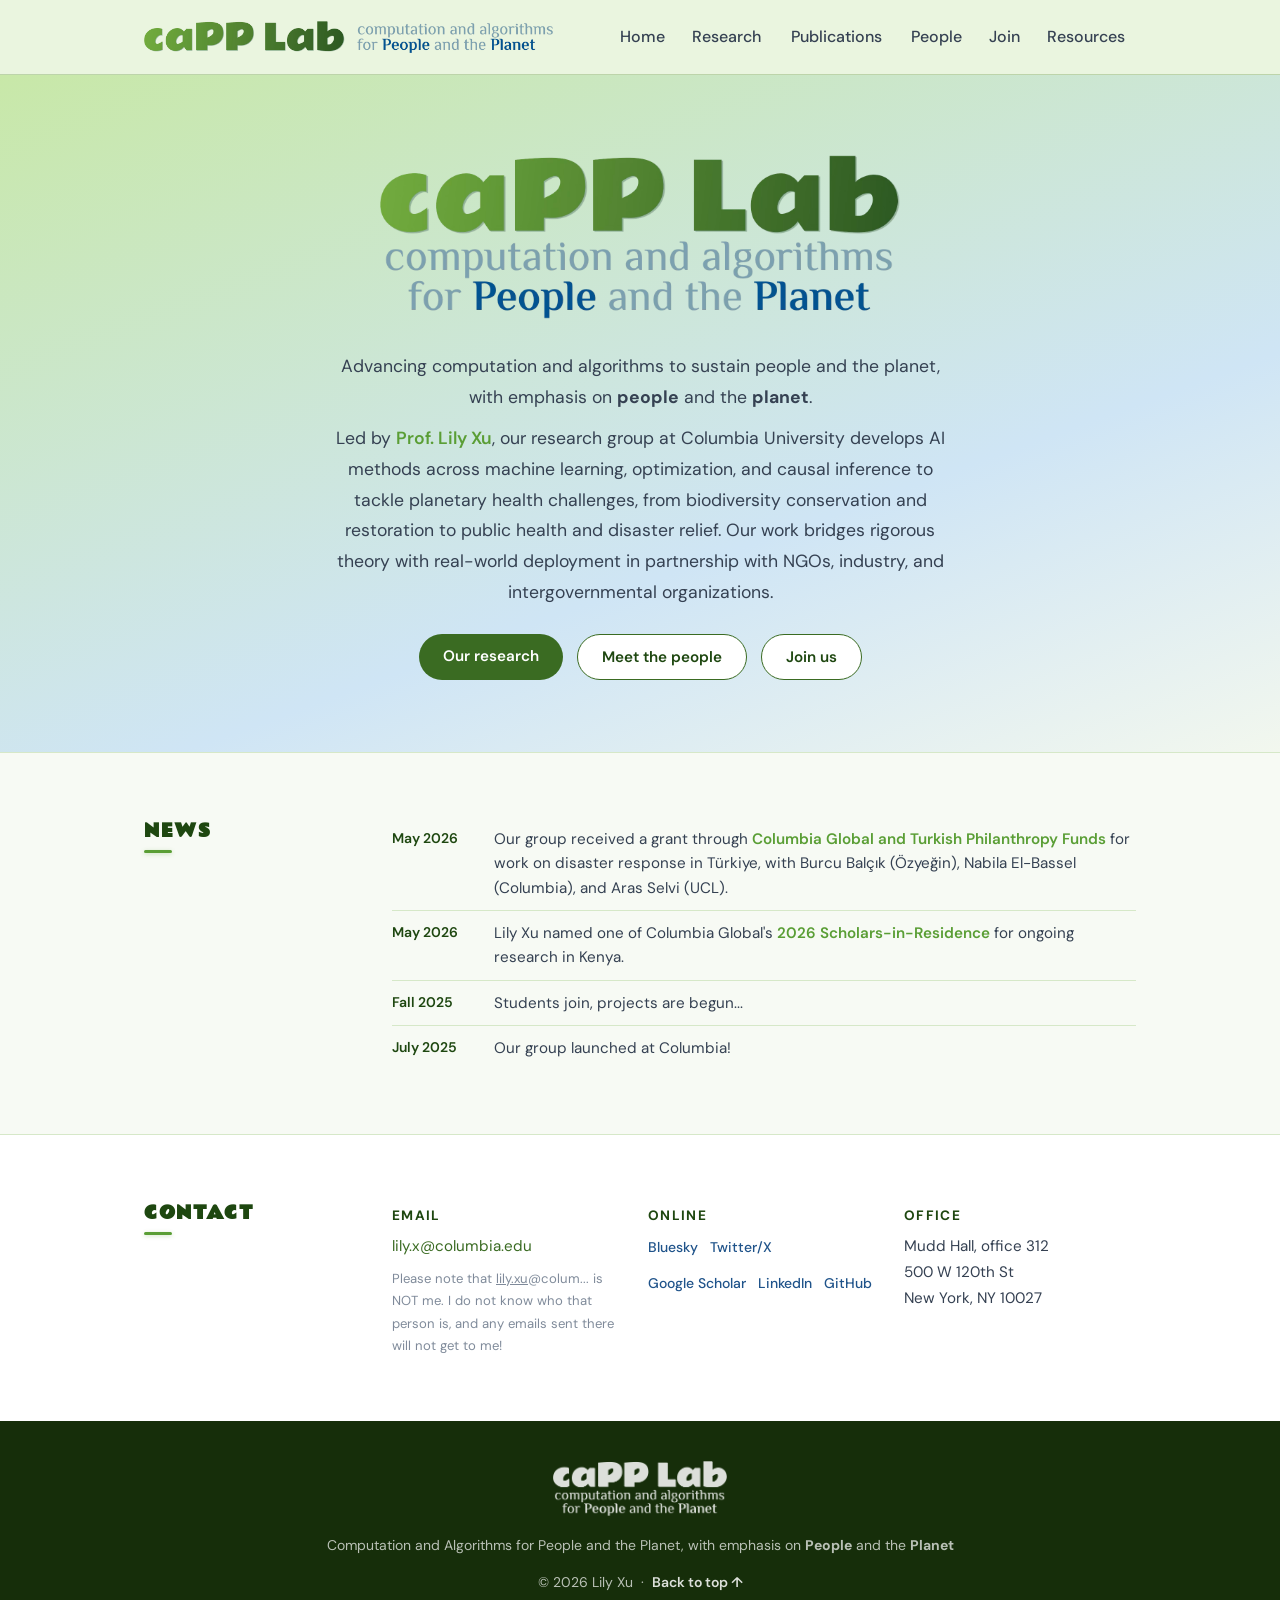
==== commit bca6b5f3: "fix formatting" ====
--- a/index.html
+++ b/index.html
@@ -1,4 +1,4 @@
-<!doctype html><html lang=en><script src="https://www.googletagmanager.com/gtag/js?id=G-HGBW3JQDHS" async></script><script>window.dataLayer=window.dataLayer||[];function gtag(){dataLayer.push(arguments)}gtag(`js`,/* @__PURE__ */ new Date),gtag(`config`,`G-HGBW3JQDHS`);</script><meta charset=utf-8><meta content="width=device-width,initial-scale=1" name=viewport><meta content="The caPP Lab at Columbia University advances computation and algorithms for people and the planet. We develop AI methods for decision-making under uncertainty, resource allocation, and multi-agent coordination." name=description><title>caPP Lab @ Columbia</title><link href=https://fonts.googleapis.com rel=preconnect><link href="https://fonts.googleapis.com/css2?family=Source+Serif+4:ital,opsz,wght@0,8..60,300;0,8..60,400;0,8..60,600;0,8..60,700;1,8..60,400&family=DM+Sans:opsz,wght@9..40,300;9..40,400;9..40,500;9..40,600&display=swap" rel=stylesheet><link href=./logo/fav/favicon-96x96.png rel=icon sizes=96x96 type=image/png><link href=./logo/fav/favicon.svg rel=icon type=image/svg+xml><link rel="shortcut icon" href=/logo/fav/favicon.ico><link href=/logo/fav/apple-touch-icon.png rel=apple-touch-icon sizes=180x180><link href=/logo/fav/site.webmanifest rel=manifest><link href=style.css rel=stylesheet><body><nav class=nav id=main-nav><div class=nav-inner><a class=nav-logo href=./> <img alt="caPP Lab" src=logo/logo_horizontal.png> </a><div class=nav-links id=nav-links><a data-text=Home href=./>Home</a><a data-text=Research href=research.html>Research</a><a data-text=Publications href=publications.html>Publications</a><a data-text=People href=people.html>People</a><a data-text=Join href=join.html>Join</a><a data-text=Resources href=resources.html>Resources</a></div><div class=nav-hamburger id=hamburger><span></span><span></span><span></span></div></div></nav><div class=page-content><header class=hero id=home-hero><div class=container><div class=hero-logo-wrap><img alt="caPP Lab — Computation and Algorithms for People and the Planet" src=logo/logo.png></div><p class=hero-desc>Advancing computation and algorithms to sustain people and the planet, with emphasis on <strong>people</strong> and the <strong>planet</strong>.<p class=hero-desc>Led by <a href=https://lily-x.github.io/ target=_blank>Prof. Lily Xu</a>, our research group at Columbia University develops AI methods across machine learning, optimization, and causal inference to tackle planetary health challenges, from biodiversity conservation and restoration to public health and disaster relief. Our work bridges rigorous theory with real-world deployment in partnership with NGOs, industry, and intergovernmental organizations.<div class=hero-cta-row><a class="hero-cta primary" href=research.html>Our research</a><a class="hero-cta secondary" href=people.html>Meet the people</a><a class="hero-cta secondary" href=join.html>Join us</a></div></div></header><section class=section><div class=container><div class=section-layout><div class=section-label><h2>News</h2></div><div><ul class=news-list><li><span class=news-date>May 2026</span> Our group received a grant through <a href=https://globalcenters.columbia.edu/content/columbia-global-turkish-philanthropy-funds-resilience-initiative-awards-2026-award target=_blank>Columbia Global and Turkish Philanthropy Funds</a> for work on disaster response in Türkiye, with Burcu Balçık (Özyeğin), Nabila El-Bassel (Columbia), and Aras Selvi (UCL).<li><span class=news-date>May 2026</span> Lily Xu named one of Columbia Global's <a href=https://globalcenters.columbia.edu/content/2026-scholars-residence>2026 Scholars-in-Residence</a> for ongoing research in Kenya.<li><span class=news-date>Fall 2025</span> Students join, projects are begun...<li><span class=news-date>July 2025</span> Our group launched at Columbia!</ul></div></div></div></section><section class=section><div class=container><div class=section-layout><div class=section-label><h2>Contact</h2></div><div><div class=contact-grid><div class=contact-block><h3>Email</h3><address><a>lily.x@columbia.edu</a></address><p style=color:var(--text-light);opacity:.7;margin-top:8px;font-size:.82rem>Please note that <u>lily.xu</u>@colum... is NOT me. I do not know who that person is, and any emails sent there will not get to me!</div><div class=contact-block><h3>Online</h3><div class=social-links><a class=social-link href=https://bsky.app/profile/lilyxu.bsky.social target=_blank>Bluesky</a><a class=social-link href=https://www.twitter.com/lilyxu0 target=_blank>Twitter/X</a><br><a href="https://scholar.google.com/citations?user=ie3381cAAAAJ" class=social-link target=_blank>Google Scholar</a><a class=social-link href=https://www.linkedin.com/in/lilylxu target=_blank>LinkedIn</a><a class=social-link href=http://github.com/caPP-lab target=_blank>GitHub</a></div></div><div class=contact-block><h3>Office</h3><address>Mudd Hall, office 312<br>500 W 120th St<br>New York, NY 10027</address></div></div></div></div></div></section></div><footer class=footer><div class=container><div class=footer-logo><img alt="caPP Lab" src=logo/logo.png></div><p>Computation and Algorithms for People and the Planet, with emphasis on <strong>People</strong> and the <strong>Planet</strong><p style=margin-top:6px>© 2026 Lily Xu  ·  <a onclick="window.scrollTo(0,0);return false;" href=#>Back to top ↑</a></div></footer><script>// ===== Nav: scroll shadow + logo hide on home hero =====
+<!doctype html><html lang=en><script src="https://www.googletagmanager.com/gtag/js?id=G-HGBW3JQDHS" async></script><script>window.dataLayer=window.dataLayer||[];function gtag(){dataLayer.push(arguments)}gtag(`js`,/* @__PURE__ */ new Date),gtag(`config`,`G-HGBW3JQDHS`);</script><meta charset=utf-8><meta content="width=device-width,initial-scale=1" name=viewport><meta content="The caPP Lab at Columbia University advances computation and algorithms for people and the planet. We develop AI methods for decision-making under uncertainty, resource allocation, and multi-agent coordination." name=description><title>caPP Lab @ Columbia</title><link href=https://fonts.googleapis.com rel=preconnect><link href="https://fonts.googleapis.com/css2?family=Source+Serif+4:ital,opsz,wght@0,8..60,300;0,8..60,400;0,8..60,600;0,8..60,700;1,8..60,400&family=DM+Sans:opsz,wght@9..40,300;9..40,400;9..40,500;9..40,600&display=swap" rel=stylesheet><link href=./logo/fav/favicon-96x96.png rel=icon sizes=96x96 type=image/png><link href=./logo/fav/favicon.svg rel=icon type=image/svg+xml><link rel="shortcut icon" href=/logo/fav/favicon.ico><link href=/logo/fav/apple-touch-icon.png rel=apple-touch-icon sizes=180x180><link href=/logo/fav/site.webmanifest rel=manifest><link href=style.css rel=stylesheet><body><nav class=nav id=main-nav><div class=nav-inner><a class=nav-logo href=./> <img alt="caPP Lab" src=logo/logo_horizontal.png> </a><div class=nav-links id=nav-links><a data-text=Home href=./>Home</a><a data-text=Research href=research.html>Research</a><a data-text=Publications href=publications.html>Publications</a><a data-text=People href=people.html>People</a><a data-text=Join href=join.html>Join</a><a data-text=Resources href=resources.html>Resources</a></div><div class=nav-hamburger id=hamburger><span></span><span></span><span></span></div></div></nav><div class=page-content><header class=hero id=home-hero><div class=container><div class=hero-logo-wrap><img alt="caPP Lab — Computation and Algorithms for People and the Planet" src=logo/logo.png></div><p class=hero-desc>Advancing computation and algorithms to sustain people and the planet, with emphasis on <strong>people</strong> and the <strong>planet</strong>.<p class=hero-desc>Led by <a href=https://lily-x.github.io/ target=_blank>Prof. Lily Xu</a>, our research group at Columbia University develops AI methods across machine learning, optimization, and causal inference to tackle planetary health challenges, from biodiversity conservation and restoration to public health and disaster relief. Our work bridges rigorous theory with real-world deployment in partnership with NGOs, industry, and intergovernmental organizations.<div class=hero-cta-row><a class="hero-cta primary" href=research.html>Our research</a><a class="hero-cta secondary" href=people.html>Meet the people</a><a class="hero-cta secondary" href=join.html>Join us</a></div></div></header><section class=section><div class=container><div class=section-layout><div class=section-label><h2>News</h2></div><div><ul class=news-list><li><span class=news-date>May 2026</span> <span class=news-text>Our group received a grant through <a href=https://globalcenters.columbia.edu/content/columbia-global-turkish-philanthropy-funds-resilience-initiative-awards-2026-award target=_blank>Columbia Global and Turkish Philanthropy Funds</a> for work on disaster response in Türkiye, with Burcu Balçık (Özyeğin), Nabila El-Bassel (Columbia), and Aras Selvi (UCL).</span><li><span class=news-date>May 2026</span> <span class=news-text>Lily Xu named one of Columbia Global's <a href=https://globalcenters.columbia.edu/content/2026-scholars-residence>2026 Scholars-in-Residence</a> for ongoing research in Kenya.</span><li><span class=news-date>Fall 2025</span> Students join, projects are begun...<li><span class=news-date>July 2025</span> Our group launched at Columbia!</ul></div></div></div></section><section class=section><div class=container><div class=section-layout><div class=section-label><h2>Contact</h2></div><div><div class=contact-grid><div class=contact-block><h3>Email</h3><address><a>lily.x@columbia.edu</a></address><p style=color:var(--text-light);opacity:.7;margin-top:8px;font-size:.82rem>Please note that <u>lily.xu</u>@colum... is NOT me. I do not know who that person is, and any emails sent there will not get to me!</div><div class=contact-block><h3>Online</h3><div class=social-links><a class=social-link href=https://bsky.app/profile/lilyxu.bsky.social target=_blank>Bluesky</a><a class=social-link href=https://www.twitter.com/lilyxu0 target=_blank>Twitter/X</a><br><a href="https://scholar.google.com/citations?user=ie3381cAAAAJ" class=social-link target=_blank>Google Scholar</a><a class=social-link href=https://www.linkedin.com/in/lilylxu target=_blank>LinkedIn</a><a class=social-link href=http://github.com/caPP-lab target=_blank>GitHub</a></div></div><div class=contact-block><h3>Office</h3><address>Mudd Hall, office 312<br>500 W 120th St<br>New York, NY 10027</address></div></div></div></div></div></section></div><footer class=footer><div class=container><div class=footer-logo><img alt="caPP Lab" src=logo/logo.png></div><p>Computation and Algorithms for People and the Planet, with emphasis on <strong>People</strong> and the <strong>Planet</strong><p style=margin-top:6px>© 2026 Lily Xu  ·  <a onclick="window.scrollTo(0,0);return false;" href=#>Back to top ↑</a></div></footer><script>// ===== Nav: scroll shadow + logo hide on home hero =====
 function updateNavState(){var nav=document.getElementById(`main-nav`);nav.classList.toggle(`scrolled`,window.scrollY>10);var hero=document.getElementById(`home-hero`);if(hero){var heroBottom=hero.getBoundingClientRect().bottom;nav.classList.toggle(`nav-logo-hidden`,heroBottom>70)}else nav.classList.remove(`nav-logo-hidden`)}
 // ===== Mobile menu =====
 window.addEventListener(`scroll`,updateNavState,{passive:!0}),document.getElementById(`hamburger`).addEventListener(`click`,function(){document.getElementById(`nav-links`).classList.toggle(`open`)});
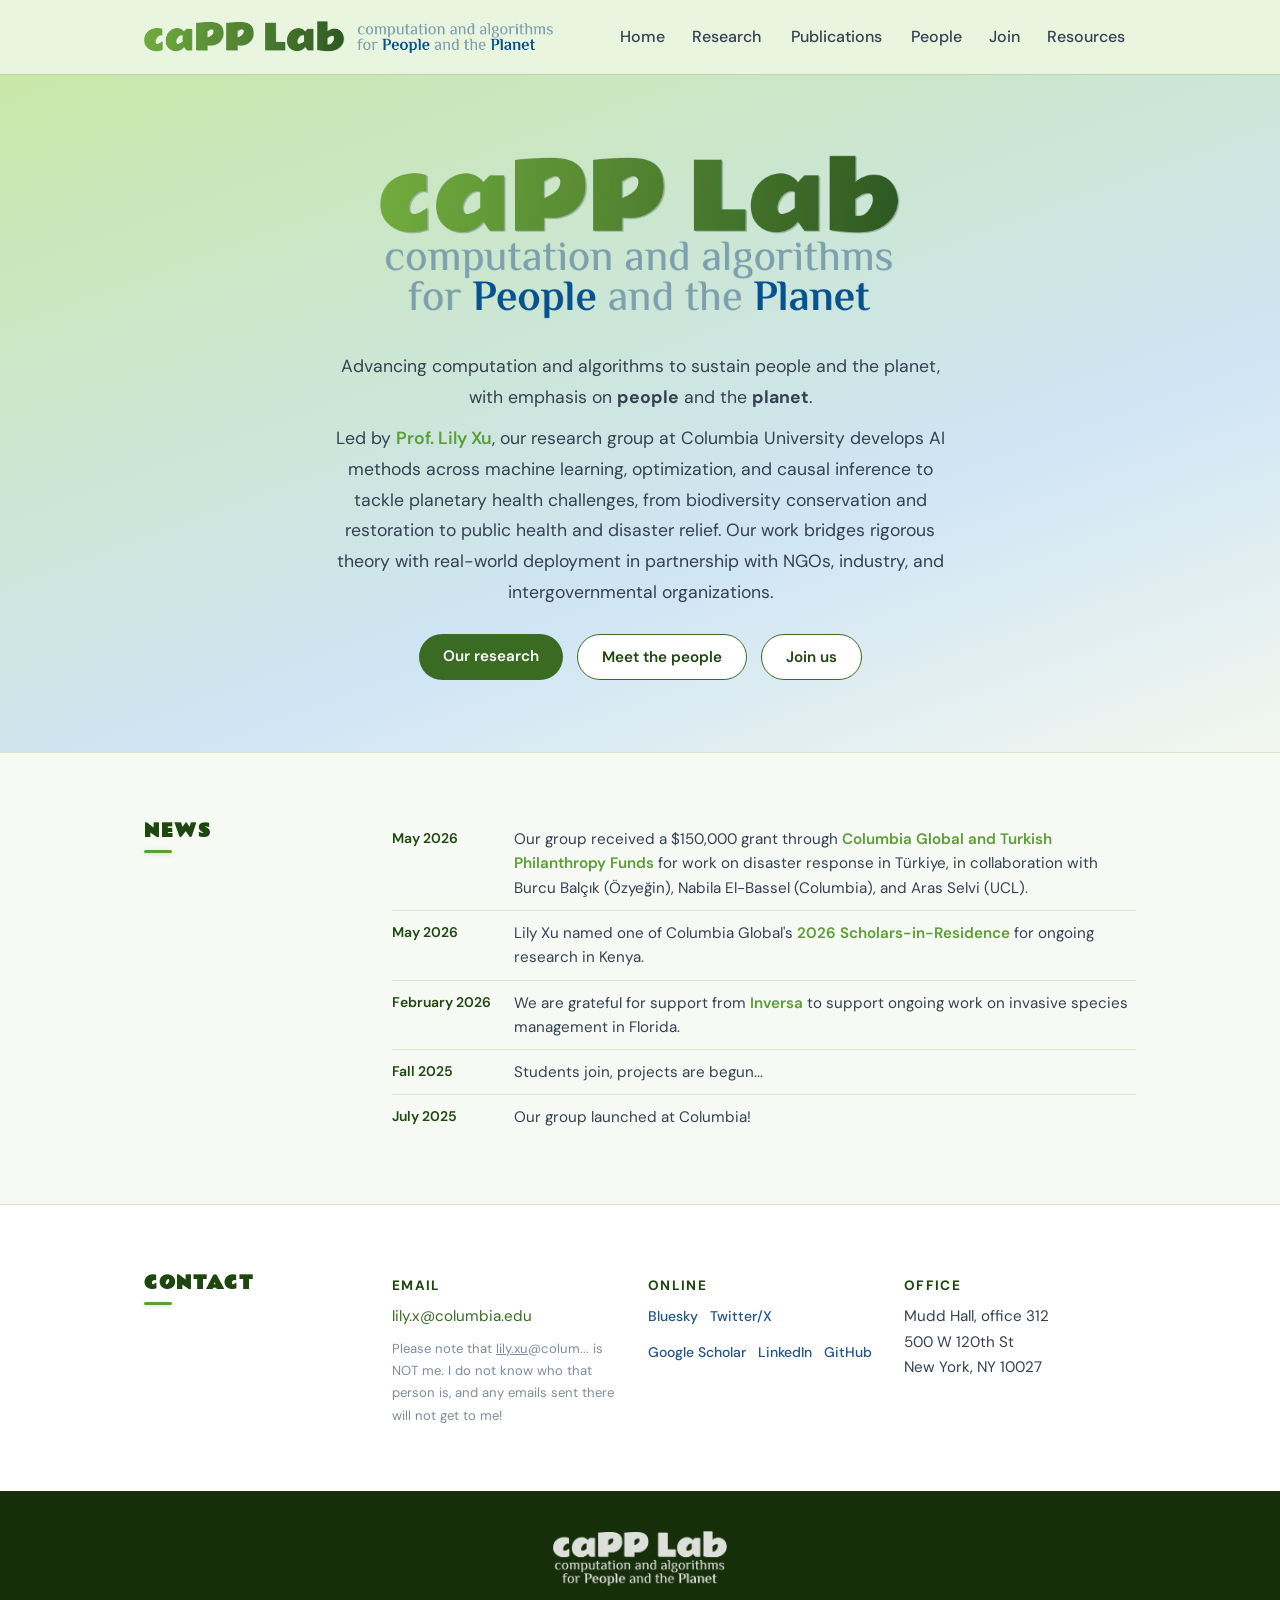
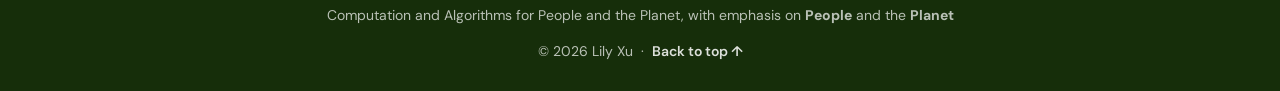
==== commit 27a7b0b8: "adjust formatting" ====
--- a/index.html
+++ b/index.html
@@ -1,4 +1,4 @@
-<!doctype html><html lang=en><script src="https://www.googletagmanager.com/gtag/js?id=G-HGBW3JQDHS" async></script><script>window.dataLayer=window.dataLayer||[];function gtag(){dataLayer.push(arguments)}gtag(`js`,/* @__PURE__ */ new Date),gtag(`config`,`G-HGBW3JQDHS`);</script><meta charset=utf-8><meta content="width=device-width,initial-scale=1" name=viewport><meta content="The caPP Lab at Columbia University advances computation and algorithms for people and the planet. We develop AI methods for decision-making under uncertainty, resource allocation, and multi-agent coordination." name=description><title>caPP Lab @ Columbia</title><link href=https://fonts.googleapis.com rel=preconnect><link href="https://fonts.googleapis.com/css2?family=Source+Serif+4:ital,opsz,wght@0,8..60,300;0,8..60,400;0,8..60,600;0,8..60,700;1,8..60,400&family=DM+Sans:opsz,wght@9..40,300;9..40,400;9..40,500;9..40,600&display=swap" rel=stylesheet><link href=./logo/fav/favicon-96x96.png rel=icon sizes=96x96 type=image/png><link href=./logo/fav/favicon.svg rel=icon type=image/svg+xml><link rel="shortcut icon" href=/logo/fav/favicon.ico><link href=/logo/fav/apple-touch-icon.png rel=apple-touch-icon sizes=180x180><link href=/logo/fav/site.webmanifest rel=manifest><link href=style.css rel=stylesheet><body><nav class=nav id=main-nav><div class=nav-inner><a class=nav-logo href=./> <img alt="caPP Lab" src=logo/logo_horizontal.png> </a><div class=nav-links id=nav-links><a data-text=Home href=./>Home</a><a data-text=Research href=research.html>Research</a><a data-text=Publications href=publications.html>Publications</a><a data-text=People href=people.html>People</a><a data-text=Join href=join.html>Join</a><a data-text=Resources href=resources.html>Resources</a></div><div class=nav-hamburger id=hamburger><span></span><span></span><span></span></div></div></nav><div class=page-content><header class=hero id=home-hero><div class=container><div class=hero-logo-wrap><img alt="caPP Lab — Computation and Algorithms for People and the Planet" src=logo/logo.png></div><p class=hero-desc>Advancing computation and algorithms to sustain people and the planet, with emphasis on <strong>people</strong> and the <strong>planet</strong>.<p class=hero-desc>Led by <a href=https://lily-x.github.io/ target=_blank>Prof. Lily Xu</a>, our research group at Columbia University develops AI methods across machine learning, optimization, and causal inference to tackle planetary health challenges, from biodiversity conservation and restoration to public health and disaster relief. Our work bridges rigorous theory with real-world deployment in partnership with NGOs, industry, and intergovernmental organizations.<div class=hero-cta-row><a class="hero-cta primary" href=research.html>Our research</a><a class="hero-cta secondary" href=people.html>Meet the people</a><a class="hero-cta secondary" href=join.html>Join us</a></div></div></header><section class=section><div class=container><div class=section-layout><div class=section-label><h2>News</h2></div><div><ul class=news-list><li><span class=news-date>May 2026</span> <span class=news-text>Our group received a grant through <a href=https://globalcenters.columbia.edu/content/columbia-global-turkish-philanthropy-funds-resilience-initiative-awards-2026-award target=_blank>Columbia Global and Turkish Philanthropy Funds</a> for work on disaster response in Türkiye, with Burcu Balçık (Özyeğin), Nabila El-Bassel (Columbia), and Aras Selvi (UCL).</span><li><span class=news-date>May 2026</span> <span class=news-text>Lily Xu named one of Columbia Global's <a href=https://globalcenters.columbia.edu/content/2026-scholars-residence>2026 Scholars-in-Residence</a> for ongoing research in Kenya.</span><li><span class=news-date>Fall 2025</span> Students join, projects are begun...<li><span class=news-date>July 2025</span> Our group launched at Columbia!</ul></div></div></div></section><section class=section><div class=container><div class=section-layout><div class=section-label><h2>Contact</h2></div><div><div class=contact-grid><div class=contact-block><h3>Email</h3><address><a>lily.x@columbia.edu</a></address><p style=color:var(--text-light);opacity:.7;margin-top:8px;font-size:.82rem>Please note that <u>lily.xu</u>@colum... is NOT me. I do not know who that person is, and any emails sent there will not get to me!</div><div class=contact-block><h3>Online</h3><div class=social-links><a class=social-link href=https://bsky.app/profile/lilyxu.bsky.social target=_blank>Bluesky</a><a class=social-link href=https://www.twitter.com/lilyxu0 target=_blank>Twitter/X</a><br><a href="https://scholar.google.com/citations?user=ie3381cAAAAJ" class=social-link target=_blank>Google Scholar</a><a class=social-link href=https://www.linkedin.com/in/lilylxu target=_blank>LinkedIn</a><a class=social-link href=http://github.com/caPP-lab target=_blank>GitHub</a></div></div><div class=contact-block><h3>Office</h3><address>Mudd Hall, office 312<br>500 W 120th St<br>New York, NY 10027</address></div></div></div></div></div></section></div><footer class=footer><div class=container><div class=footer-logo><img alt="caPP Lab" src=logo/logo.png></div><p>Computation and Algorithms for People and the Planet, with emphasis on <strong>People</strong> and the <strong>Planet</strong><p style=margin-top:6px>© 2026 Lily Xu  ·  <a onclick="window.scrollTo(0,0);return false;" href=#>Back to top ↑</a></div></footer><script>// ===== Nav: scroll shadow + logo hide on home hero =====
+<!doctype html><html lang=en><script src="https://www.googletagmanager.com/gtag/js?id=G-HGBW3JQDHS" async></script><script>window.dataLayer=window.dataLayer||[];function gtag(){dataLayer.push(arguments)}gtag(`js`,/* @__PURE__ */ new Date),gtag(`config`,`G-HGBW3JQDHS`);</script><meta charset=utf-8><meta content="width=device-width,initial-scale=1" name=viewport><meta content="The caPP Lab at Columbia University advances computation and algorithms for people and the planet. We develop AI methods for decision-making under uncertainty, resource allocation, and multi-agent coordination." name=description><title>caPP Lab @ Columbia</title><link href=https://fonts.googleapis.com rel=preconnect><link href="https://fonts.googleapis.com/css2?family=Source+Serif+4:ital,opsz,wght@0,8..60,300;0,8..60,400;0,8..60,600;0,8..60,700;1,8..60,400&family=DM+Sans:opsz,wght@9..40,300;9..40,400;9..40,500;9..40,600&display=swap" rel=stylesheet><link href=./logo/fav/favicon-96x96.png rel=icon sizes=96x96 type=image/png><link href=./logo/fav/favicon.svg rel=icon type=image/svg+xml><link rel="shortcut icon" href=/logo/fav/favicon.ico><link href=/logo/fav/apple-touch-icon.png rel=apple-touch-icon sizes=180x180><link href=/logo/fav/site.webmanifest rel=manifest><link href=style.css rel=stylesheet><body><nav class=nav id=main-nav><div class=nav-inner><a class=nav-logo href=./> <img alt="caPP Lab" src=logo/logo_horizontal.png> </a><div class=nav-links id=nav-links><a data-text=Home href=./>Home</a><a data-text=Research href=research.html>Research</a><a data-text=Publications href=publications.html>Publications</a><a data-text=People href=people.html>People</a><a data-text=Join href=join.html>Join</a><a data-text=Resources href=resources.html>Resources</a></div><div class=nav-hamburger id=hamburger><span></span><span></span><span></span></div></div></nav><div class=page-content><header class=hero id=home-hero><div class=container><div class=hero-logo-wrap><img alt="caPP Lab — Computation and Algorithms for People and the Planet" src=logo/logo.png></div><p class=hero-desc>Advancing computation and algorithms to sustain people and the planet, with emphasis on <strong>people</strong> and the <strong>planet</strong>.<p class=hero-desc>Led by <a href=https://lily-x.github.io/ target=_blank>Prof. Lily Xu</a>, our research group at Columbia University develops AI methods across machine learning, optimization, and causal inference to tackle planetary health challenges, from biodiversity conservation and restoration to public health and disaster relief. Our work bridges rigorous theory with real-world deployment in partnership with NGOs, industry, and intergovernmental organizations.<div class=hero-cta-row><a class="hero-cta primary" href=research.html>Our research</a><a class="hero-cta secondary" href=people.html>Meet the people</a><a class="hero-cta secondary" href=join.html>Join us</a></div></div></header><section class=section><div class=container><div class=section-layout><div class=section-label><h2>News</h2></div><div><ul class=news-list><li><span class=news-date>May 2026</span> <span class=news-text>Our group received a $150,000 grant through <a href=https://globalcenters.columbia.edu/content/columbia-global-turkish-philanthropy-funds-resilience-initiative-awards-2026-award target=_blank>Columbia Global and Turkish Philanthropy Funds</a> for work on disaster response in Türkiye, in collaboration with Burcu Balçık (Özyeğin), Nabila El-Bassel (Columbia), and Aras Selvi (UCL).</span><li><span class=news-date>May 2026</span> <span class=news-text>Lily Xu named one of Columbia Global's <a href=https://globalcenters.columbia.edu/content/2026-scholars-residence>2026 Scholars-in-Residence</a> for ongoing research in Kenya.</span><li><span class=news-date>February 2026</span> <span class=news-text>We are grateful for support from <a href=https://inversa.com/ target=_blank>Inversa</a> to support ongoing work on invasive species management in Florida.</span><li><span class=news-date>Fall 2025</span> Students join, projects are begun...<li><span class=news-date>July 2025</span> Our group launched at Columbia!</ul></div></div></div></section><section class=section><div class=container><div class=section-layout><div class=section-label><h2>Contact</h2></div><div><div class=contact-grid><div class=contact-block><h3>Email</h3><address><a>lily.x@columbia.edu</a></address><p style=color:var(--text-light);opacity:.7;margin-top:8px;font-size:.82rem>Please note that <u>lily.xu</u>@colum... is NOT me. I do not know who that person is, and any emails sent there will not get to me!</div><div class=contact-block><h3>Online</h3><div class=social-links><a class=social-link href=https://bsky.app/profile/lilyxu.bsky.social target=_blank>Bluesky</a><a class=social-link href=https://www.twitter.com/lilyxu0 target=_blank>Twitter/X</a><br><a href="https://scholar.google.com/citations?user=ie3381cAAAAJ" class=social-link target=_blank>Google Scholar</a><a class=social-link href=https://www.linkedin.com/in/lilylxu target=_blank>LinkedIn</a><a class=social-link href=http://github.com/caPP-lab target=_blank>GitHub</a></div></div><div class=contact-block><h3>Office</h3><address>Mudd Hall, office 312<br>500 W 120th St<br>New York, NY 10027</address></div></div></div></div></div></section></div><footer class=footer><div class=container><div class=footer-logo><img alt="caPP Lab" src=logo/logo.png></div><p>Computation and Algorithms for People and the Planet, with emphasis on <strong>People</strong> and the <strong>Planet</strong><p style=margin-top:6px>© 2026 Lily Xu  ·  <a onclick="window.scrollTo(0,0);return false;" href=#>Back to top ↑</a></div></footer><script>// ===== Nav: scroll shadow + logo hide on home hero =====
 function updateNavState(){var nav=document.getElementById(`main-nav`);nav.classList.toggle(`scrolled`,window.scrollY>10);var hero=document.getElementById(`home-hero`);if(hero){var heroBottom=hero.getBoundingClientRect().bottom;nav.classList.toggle(`nav-logo-hidden`,heroBottom>70)}else nav.classList.remove(`nav-logo-hidden`)}
 // ===== Mobile menu =====
 window.addEventListener(`scroll`,updateNavState,{passive:!0}),document.getElementById(`hamburger`).addEventListener(`click`,function(){document.getElementById(`nav-links`).classList.toggle(`open`)});
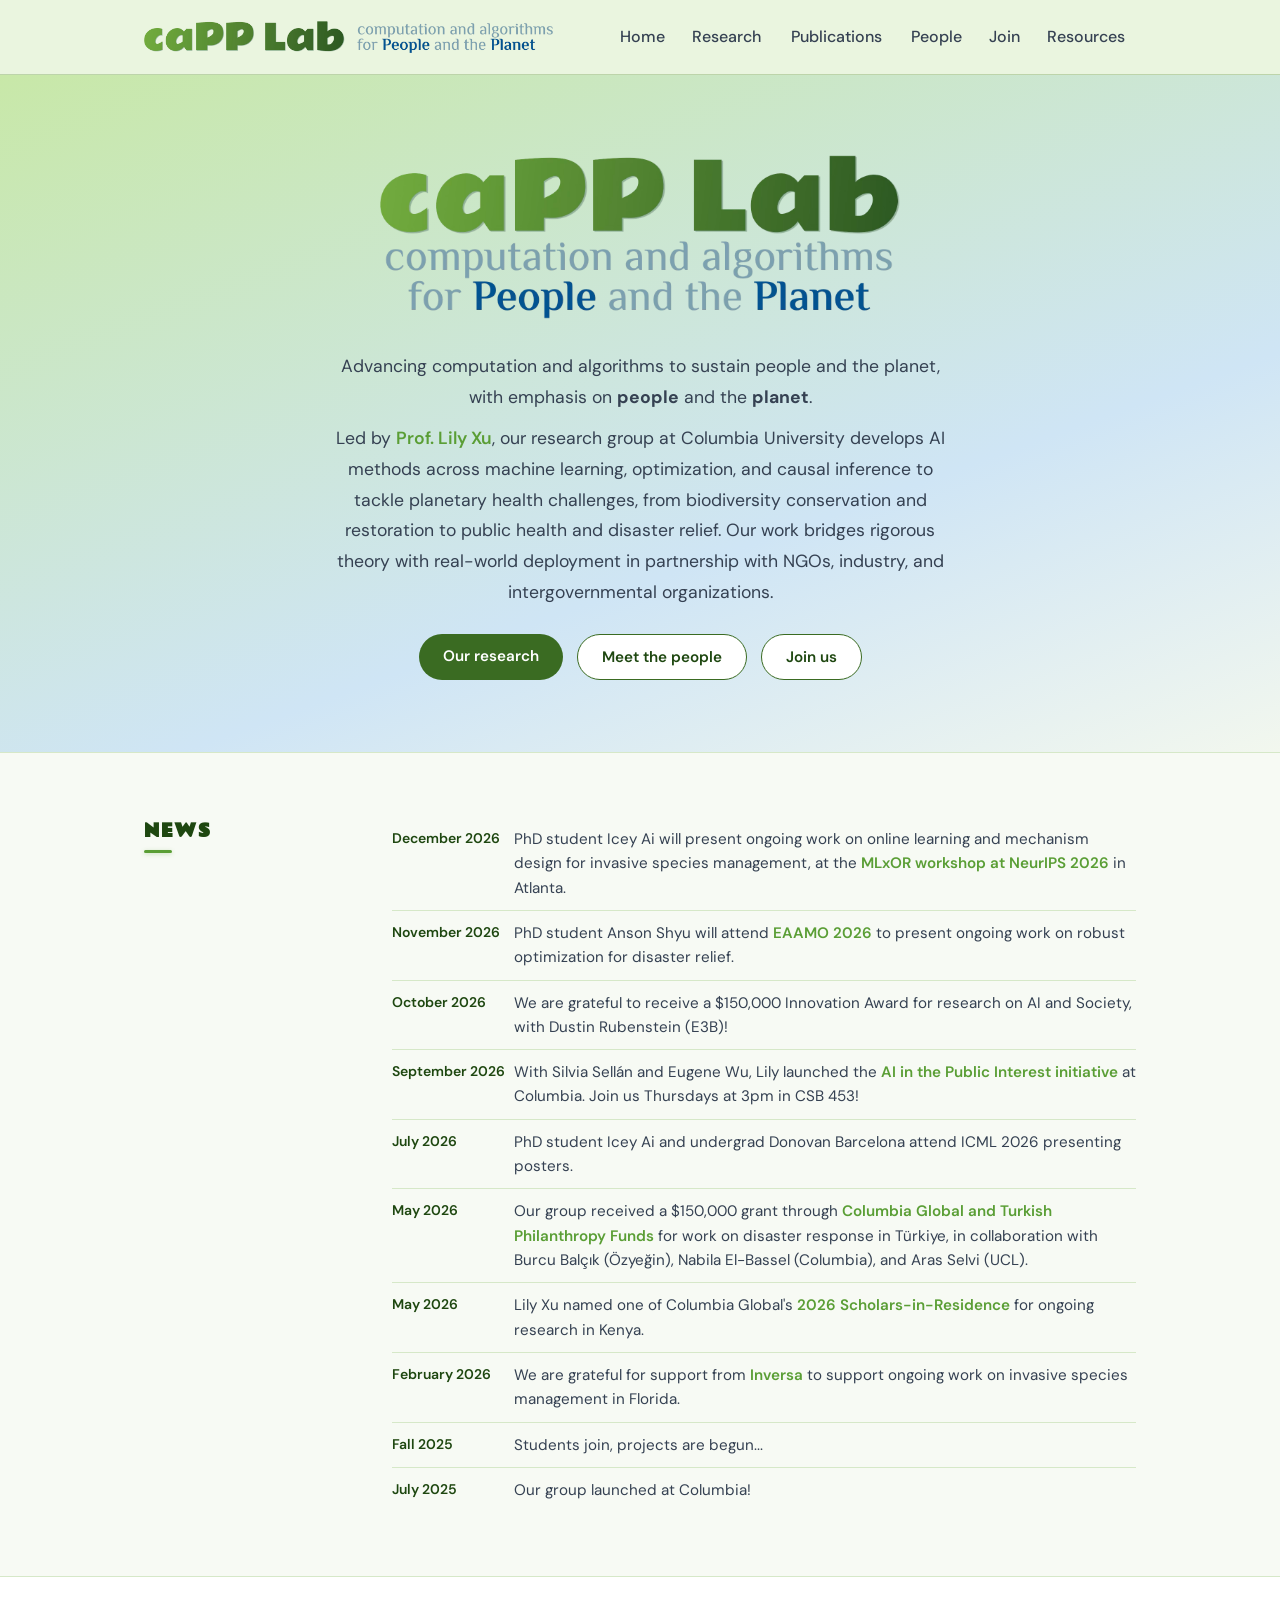
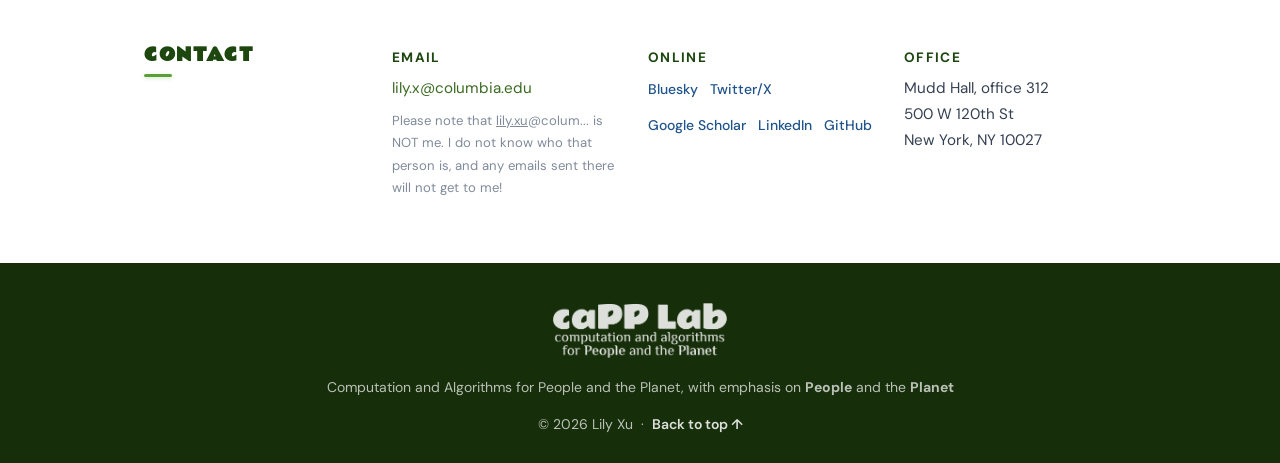
==== commit 4c5500b4: "update news" ====
--- a/index.html
+++ b/index.html
@@ -1,4 +1,4 @@
-<!doctype html><html lang=en><script src="https://www.googletagmanager.com/gtag/js?id=G-HGBW3JQDHS" async></script><script>window.dataLayer=window.dataLayer||[];function gtag(){dataLayer.push(arguments)}gtag(`js`,/* @__PURE__ */ new Date),gtag(`config`,`G-HGBW3JQDHS`);</script><meta charset=utf-8><meta content="width=device-width,initial-scale=1" name=viewport><meta content="The caPP Lab at Columbia University advances computation and algorithms for people and the planet. We develop AI methods for decision-making under uncertainty, resource allocation, and multi-agent coordination." name=description><title>caPP Lab @ Columbia</title><link href=https://fonts.googleapis.com rel=preconnect><link href="https://fonts.googleapis.com/css2?family=Source+Serif+4:ital,opsz,wght@0,8..60,300;0,8..60,400;0,8..60,600;0,8..60,700;1,8..60,400&family=DM+Sans:opsz,wght@9..40,300;9..40,400;9..40,500;9..40,600&display=swap" rel=stylesheet><link href=./logo/fav/favicon-96x96.png rel=icon sizes=96x96 type=image/png><link href=./logo/fav/favicon.svg rel=icon type=image/svg+xml><link rel="shortcut icon" href=/logo/fav/favicon.ico><link href=/logo/fav/apple-touch-icon.png rel=apple-touch-icon sizes=180x180><link href=/logo/fav/site.webmanifest rel=manifest><link href=style.css rel=stylesheet><body><nav class=nav id=main-nav><div class=nav-inner><a class=nav-logo href=./> <img alt="caPP Lab" src=logo/logo_horizontal.png> </a><div class=nav-links id=nav-links><a data-text=Home href=./>Home</a><a data-text=Research href=research.html>Research</a><a data-text=Publications href=publications.html>Publications</a><a data-text=People href=people.html>People</a><a data-text=Join href=join.html>Join</a><a data-text=Resources href=resources.html>Resources</a></div><div class=nav-hamburger id=hamburger><span></span><span></span><span></span></div></div></nav><div class=page-content><header class=hero id=home-hero><div class=container><div class=hero-logo-wrap><img alt="caPP Lab — Computation and Algorithms for People and the Planet" src=logo/logo.png></div><p class=hero-desc>Advancing computation and algorithms to sustain people and the planet, with emphasis on <strong>people</strong> and the <strong>planet</strong>.<p class=hero-desc>Led by <a href=https://lily-x.github.io/ target=_blank>Prof. Lily Xu</a>, our research group at Columbia University develops AI methods across machine learning, optimization, and causal inference to tackle planetary health challenges, from biodiversity conservation and restoration to public health and disaster relief. Our work bridges rigorous theory with real-world deployment in partnership with NGOs, industry, and intergovernmental organizations.<div class=hero-cta-row><a class="hero-cta primary" href=research.html>Our research</a><a class="hero-cta secondary" href=people.html>Meet the people</a><a class="hero-cta secondary" href=join.html>Join us</a></div></div></header><section class=section><div class=container><div class=section-layout><div class=section-label><h2>News</h2></div><div><ul class=news-list><li><span class=news-date>May 2026</span> <span class=news-text>Our group received a $150,000 grant through <a href=https://globalcenters.columbia.edu/content/columbia-global-turkish-philanthropy-funds-resilience-initiative-awards-2026-award target=_blank>Columbia Global and Turkish Philanthropy Funds</a> for work on disaster response in Türkiye, in collaboration with Burcu Balçık (Özyeğin), Nabila El-Bassel (Columbia), and Aras Selvi (UCL).</span><li><span class=news-date>May 2026</span> <span class=news-text>Lily Xu named one of Columbia Global's <a href=https://globalcenters.columbia.edu/content/2026-scholars-residence>2026 Scholars-in-Residence</a> for ongoing research in Kenya.</span><li><span class=news-date>February 2026</span> <span class=news-text>We are grateful for support from <a href=https://inversa.com/ target=_blank>Inversa</a> to support ongoing work on invasive species management in Florida.</span><li><span class=news-date>Fall 2025</span> Students join, projects are begun...<li><span class=news-date>July 2025</span> Our group launched at Columbia!</ul></div></div></div></section><section class=section><div class=container><div class=section-layout><div class=section-label><h2>Contact</h2></div><div><div class=contact-grid><div class=contact-block><h3>Email</h3><address><a>lily.x@columbia.edu</a></address><p style=color:var(--text-light);opacity:.7;margin-top:8px;font-size:.82rem>Please note that <u>lily.xu</u>@colum... is NOT me. I do not know who that person is, and any emails sent there will not get to me!</div><div class=contact-block><h3>Online</h3><div class=social-links><a class=social-link href=https://bsky.app/profile/lilyxu.bsky.social target=_blank>Bluesky</a><a class=social-link href=https://www.twitter.com/lilyxu0 target=_blank>Twitter/X</a><br><a href="https://scholar.google.com/citations?user=ie3381cAAAAJ" class=social-link target=_blank>Google Scholar</a><a class=social-link href=https://www.linkedin.com/in/lilylxu target=_blank>LinkedIn</a><a class=social-link href=http://github.com/caPP-lab target=_blank>GitHub</a></div></div><div class=contact-block><h3>Office</h3><address>Mudd Hall, office 312<br>500 W 120th St<br>New York, NY 10027</address></div></div></div></div></div></section></div><footer class=footer><div class=container><div class=footer-logo><img alt="caPP Lab" src=logo/logo.png></div><p>Computation and Algorithms for People and the Planet, with emphasis on <strong>People</strong> and the <strong>Planet</strong><p style=margin-top:6px>© 2026 Lily Xu  ·  <a onclick="window.scrollTo(0,0);return false;" href=#>Back to top ↑</a></div></footer><script>// ===== Nav: scroll shadow + logo hide on home hero =====
+<!doctype html><html lang=en><script src="https://www.googletagmanager.com/gtag/js?id=G-HGBW3JQDHS" async></script><script>window.dataLayer=window.dataLayer||[];function gtag(){dataLayer.push(arguments)}gtag(`js`,/* @__PURE__ */ new Date),gtag(`config`,`G-HGBW3JQDHS`);</script><meta charset=utf-8><meta content="width=device-width,initial-scale=1" name=viewport><meta content="The caPP Lab at Columbia University advances computation and algorithms for people and the planet. We develop AI methods for decision-making under uncertainty, resource allocation, and multi-agent coordination." name=description><title>caPP Lab @ Columbia</title><link href=https://fonts.googleapis.com rel=preconnect><link href="https://fonts.googleapis.com/css2?family=Source+Serif+4:ital,opsz,wght@0,8..60,300;0,8..60,400;0,8..60,600;0,8..60,700;1,8..60,400&family=DM+Sans:opsz,wght@9..40,300;9..40,400;9..40,500;9..40,600&display=swap" rel=stylesheet><link href=./logo/fav/favicon-96x96.png rel=icon sizes=96x96 type=image/png><link href=./logo/fav/favicon.svg rel=icon type=image/svg+xml><link rel="shortcut icon" href=/logo/fav/favicon.ico><link href=/logo/fav/apple-touch-icon.png rel=apple-touch-icon sizes=180x180><link href=/logo/fav/site.webmanifest rel=manifest><link href=style.css rel=stylesheet><body><nav class=nav id=main-nav><div class=nav-inner><a class=nav-logo href=./> <img alt="caPP Lab" src=logo/logo_horizontal.png> </a><div class=nav-links id=nav-links><a data-text=Home href=./>Home</a><a data-text=Research href=research.html>Research</a><a data-text=Publications href=publications.html>Publications</a><a data-text=People href=people.html>People</a><a data-text=Join href=join.html>Join</a><a data-text=Resources href=resources.html>Resources</a></div><div class=nav-hamburger id=hamburger><span></span><span></span><span></span></div></div></nav><div class=page-content><header class=hero id=home-hero><div class=container><div class=hero-logo-wrap><img alt="caPP Lab — Computation and Algorithms for People and the Planet" src=logo/logo.png></div><p class=hero-desc>Advancing computation and algorithms to sustain people and the planet, with emphasis on <strong>people</strong> and the <strong>planet</strong>.<p class=hero-desc>Led by <a href=https://lily-x.github.io/ target=_blank>Prof. Lily Xu</a>, our research group at Columbia University develops AI methods across machine learning, optimization, and causal inference to tackle planetary health challenges, from biodiversity conservation and restoration to public health and disaster relief. Our work bridges rigorous theory with real-world deployment in partnership with NGOs, industry, and intergovernmental organizations.<div class=hero-cta-row><a class="hero-cta primary" href=research.html>Our research</a><a class="hero-cta secondary" href=people.html>Meet the people</a><a class="hero-cta secondary" href=join.html>Join us</a></div></div></header><section class=section><div class=container><div class=section-layout><div class=section-label><h2>News</h2></div><div><ul class=news-list><li><span class=news-date>December 2026</span> <span class=news-text>PhD student Icey Ai will present ongoing work on online learning and mechanism design for invasive species management, at the <a href=https://mlxor-2026.github.io/>MLxOR workshop at NeurIPS 2026</a> in Atlanta.</span><li><span class=news-date>November 2026</span> <span class=news-text>PhD student Anson Shyu will attend <a href=https://conference2026.eaamo.org/>EAAMO 2026</a> to present ongoing work on robust optimization for disaster relief.</span><li><span class=news-date>October 2026</span> <span class=news-text>We are grateful to receive a $150,000 Innovation Award for research on AI and Society, with Dustin Rubenstein (E3B)!</span><li><span class=news-date>September 2026</span> <span class=news-text>With Silvia Sellán and Eugene Wu, Lily launched the <a href="https://daplab.cs.columbia.edu/events.html?type=ai-in-the-public-interest">AI in the Public Interest initiative</a> at Columbia. Join us Thursdays at 3pm in CSB 453!</span><li><span class=news-date>July 2026</span> <span class=news-text>PhD student Icey Ai and undergrad Donovan Barcelona attend ICML 2026 presenting posters.</span><li><span class=news-date>May 2026</span> <span class=news-text>Our group received a $150,000 grant through <a href=https://globalcenters.columbia.edu/content/columbia-global-turkish-philanthropy-funds-resilience-initiative-awards-2026-award target=_blank>Columbia Global and Turkish Philanthropy Funds</a> for work on disaster response in Türkiye, in collaboration with Burcu Balçık (Özyeğin), Nabila El-Bassel (Columbia), and Aras Selvi (UCL).</span><li><span class=news-date>May 2026</span> <span class=news-text>Lily Xu named one of Columbia Global's <a href=https://globalcenters.columbia.edu/content/2026-scholars-residence>2026 Scholars-in-Residence</a> for ongoing research in Kenya.</span><li><span class=news-date>February 2026</span> <span class=news-text>We are grateful for support from <a href=https://inversa.com/ target=_blank>Inversa</a> to support ongoing work on invasive species management in Florida.</span><li><span class=news-date>Fall 2025</span> Students join, projects are begun...<li><span class=news-date>July 2025</span> Our group launched at Columbia!</ul></div></div></div></section><section class=section><div class=container><div class=section-layout><div class=section-label><h2>Contact</h2></div><div><div class=contact-grid><div class=contact-block><h3>Email</h3><address><a>lily.x@columbia.edu</a></address><p style=color:var(--text-light);opacity:.7;margin-top:8px;font-size:.82rem>Please note that <u>lily.xu</u>@colum... is NOT me. I do not know who that person is, and any emails sent there will not get to me!</div><div class=contact-block><h3>Online</h3><div class=social-links><a class=social-link href=https://bsky.app/profile/lilyxu.bsky.social target=_blank>Bluesky</a><a class=social-link href=https://www.twitter.com/lilyxu0 target=_blank>Twitter/X</a><br><a href="https://scholar.google.com/citations?user=ie3381cAAAAJ" class=social-link target=_blank>Google Scholar</a><a class=social-link href=https://www.linkedin.com/in/lilylxu target=_blank>LinkedIn</a><a class=social-link href=http://github.com/caPP-lab target=_blank>GitHub</a></div></div><div class=contact-block><h3>Office</h3><address>Mudd Hall, office 312<br>500 W 120th St<br>New York, NY 10027</address></div></div></div></div></div></section></div><footer class=footer><div class=container><div class=footer-logo><img alt="caPP Lab" src=logo/logo.png></div><p>Computation and Algorithms for People and the Planet, with emphasis on <strong>People</strong> and the <strong>Planet</strong><p style=margin-top:6px>© 2026 Lily Xu  ·  <a onclick="window.scrollTo(0,0);return false;" href=#>Back to top ↑</a></div></footer><script>// ===== Nav: scroll shadow + logo hide on home hero =====
 function updateNavState(){var nav=document.getElementById(`main-nav`);nav.classList.toggle(`scrolled`,window.scrollY>10);var hero=document.getElementById(`home-hero`);if(hero){var heroBottom=hero.getBoundingClientRect().bottom;nav.classList.toggle(`nav-logo-hidden`,heroBottom>70)}else nav.classList.remove(`nav-logo-hidden`)}
 // ===== Mobile menu =====
 window.addEventListener(`scroll`,updateNavState,{passive:!0}),document.getElementById(`hamburger`).addEventListener(`click`,function(){document.getElementById(`nav-links`).classList.toggle(`open`)});
